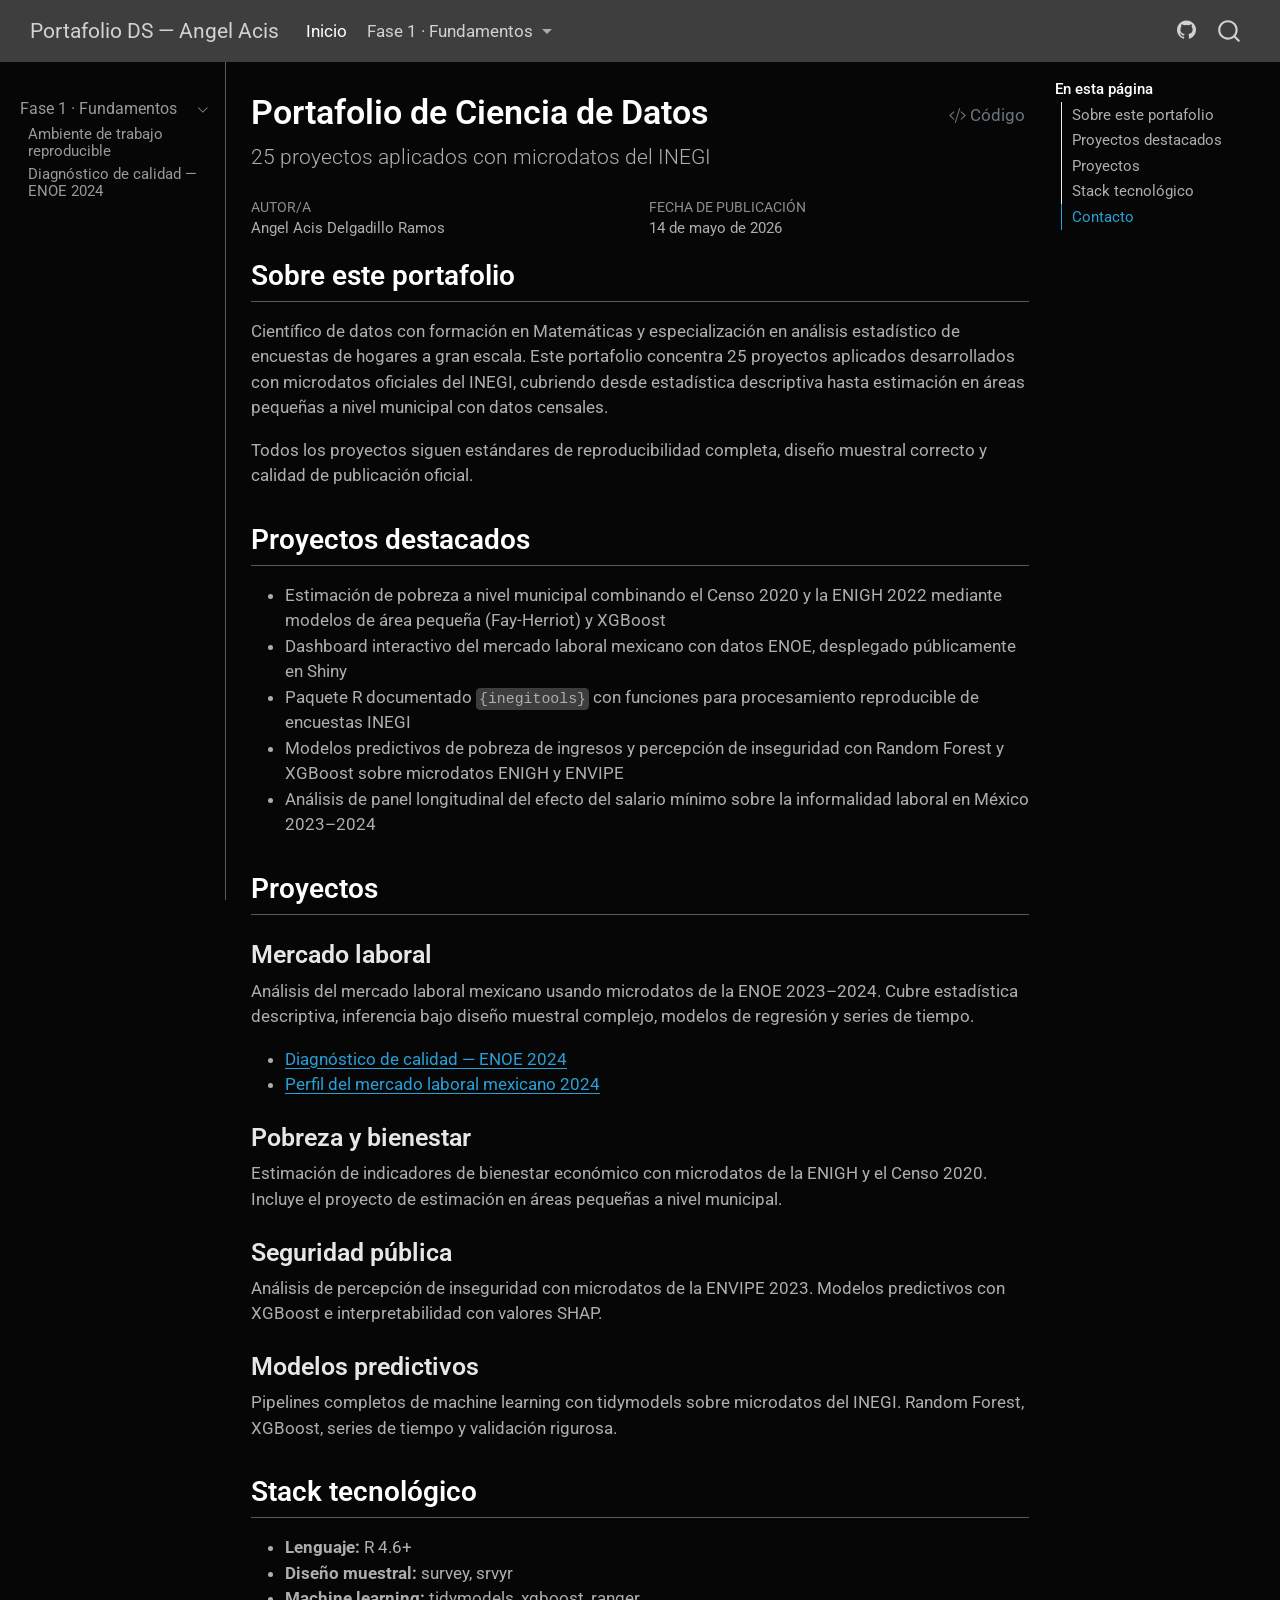
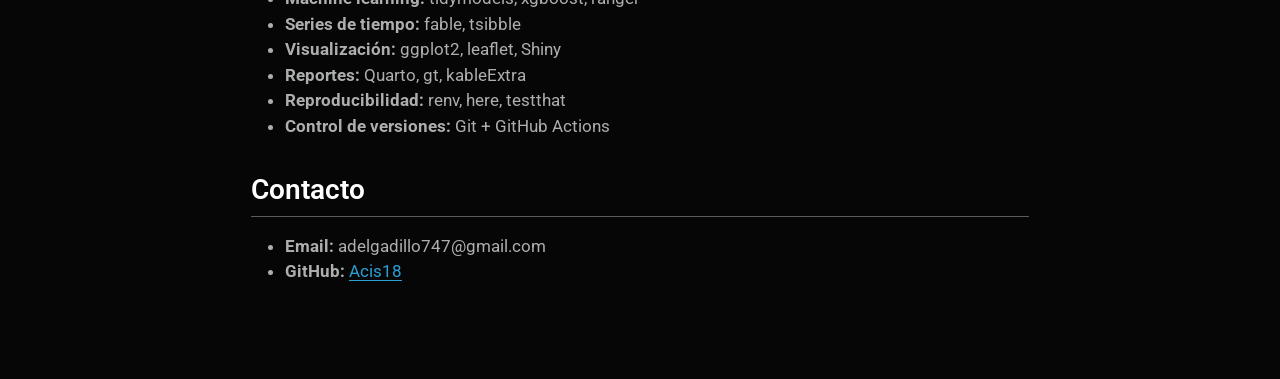
==== docs/index.html @ 551e79f7 "feat(quarto): configurar sitio Quarto con P01 y P02 migradas" ====
<!DOCTYPE html>
<html xmlns="http://www.w3.org/1999/xhtml" lang="es" xml:lang="es"><head>

<meta charset="utf-8">
<meta name="generator" content="quarto-1.9.36">

<meta name="viewport" content="width=device-width, initial-scale=1.0, user-scalable=yes">

<meta name="author" content="Angel Acis Delgadillo Ramos">

<title>Portafolio de Ciencia de Datos – Portafolio DS — Angel Acis</title>
<style>
/* Default styles provided by pandoc.
** See https://pandoc.org/MANUAL.html#variables-for-html for config info.
*/
code{white-space: pre-wrap;}
span.smallcaps{font-variant: small-caps;}
div.columns{display: flex; gap: min(4vw, 1.5em);}
div.column{flex: auto; overflow-x: auto;}
div.hanging-indent{margin-left: 1.5em; text-indent: -1.5em;}
ul.task-list{list-style: none;}
ul.task-list li input[type="checkbox"] {
  width: 0.8em;
  margin: 0 0.8em 0.2em -1em; /* quarto-specific, see https://github.com/quarto-dev/quarto-cli/issues/4556 */ 
  vertical-align: middle;
}
/* CSS for syntax highlighting */
html { -webkit-text-size-adjust: 100%; }
pre > code.sourceCode { white-space: pre; position: relative; }
pre > code.sourceCode > span { display: inline-block; line-height: 1.25; }
pre > code.sourceCode > span:empty { height: 1.2em; }
.sourceCode { overflow: visible; }
code.sourceCode > span { color: inherit; text-decoration: inherit; }
div.sourceCode { margin: 1em 0; }
pre.sourceCode { margin: 0; }
@media screen {
div.sourceCode { overflow: auto; }
}
@media print {
pre > code.sourceCode { white-space: pre-wrap; }
pre > code.sourceCode > span { text-indent: -5em; padding-left: 5em; }
}
pre.numberSource code
  { counter-reset: source-line 0; }
pre.numberSource code > span
  { position: relative; left: -4em; counter-increment: source-line; }
pre.numberSource code > span > a:first-child::before
  { content: counter(source-line);
    position: relative; left: -1em; text-align: right; vertical-align: baseline;
    border: none; display: inline-block;
    -webkit-touch-callout: none; -webkit-user-select: none;
    -khtml-user-select: none; -moz-user-select: none;
    -ms-user-select: none; user-select: none;
    padding: 0 4px; width: 4em;
  }
pre.numberSource { margin-left: 3em;  padding-left: 4px; }
div.sourceCode
  {   }
@media screen {
pre > code.sourceCode > span > a:first-child::before { text-decoration: underline; }
}
</style>


<script src="site_libs/quarto-nav/quarto-nav.js"></script>
<script src="site_libs/quarto-nav/headroom.min.js"></script>
<script src="site_libs/clipboard/clipboard.min.js"></script>
<script src="site_libs/quarto-search/autocomplete.umd.js"></script>
<script src="site_libs/quarto-search/fuse.min.js"></script>
<script src="site_libs/quarto-search/quarto-search.js"></script>
<meta name="quarto:offset" content="./">
<script src="site_libs/quarto-html/quarto.js" type="module"></script>
<script src="site_libs/quarto-html/tabsets/tabsets.js" type="module"></script>
<script src="site_libs/quarto-html/popper.min.js"></script>
<script src="site_libs/quarto-html/tippy.umd.min.js"></script>
<script src="site_libs/quarto-html/anchor.min.js"></script>
<link href="site_libs/quarto-html/tippy.css" rel="stylesheet">
<link href="site_libs/quarto-html/quarto-syntax-highlighting-dark-dbc92dda8186f57fa2e333fbb71d6a9d.css" rel="stylesheet" id="quarto-text-highlighting-styles">
<script src="site_libs/bootstrap/bootstrap.min.js"></script>
<link href="site_libs/bootstrap/bootstrap-icons.css" rel="stylesheet">
<link href="site_libs/bootstrap/bootstrap-864abb66728e3b1b37235e3c249f18d4.min.css" rel="stylesheet" append-hash="true" id="quarto-bootstrap" data-mode="dark">
<script id="quarto-search-options" type="application/json">{
  "location": "navbar",
  "copy-button": false,
  "collapse-after": 3,
  "panel-placement": "end",
  "type": "overlay",
  "limit": 50,
  "keyboard-shortcut": [
    "f",
    "/",
    "s"
  ],
  "show-item-context": false,
  "language": {
    "search-no-results-text": "No se han encontrado resultados",
    "search-matching-documents-text": "documentos encontrados",
    "search-copy-link-title": "Copiar el enlace en la búsqueda",
    "search-hide-matches-text": "Ocultar resultados adicionales",
    "search-more-match-text": "resultado adicional en este documento",
    "search-more-matches-text": "resultados adicionales en este documento",
    "search-clear-button-title": "Borrar",
    "search-text-placeholder": "",
    "search-detached-cancel-button-title": "Cancelar",
    "search-submit-button-title": "Enviar",
    "search-label": "Buscar"
  }
}</script>


</head>

<body class="nav-sidebar docked nav-fixed quarto-light">

<div id="quarto-search-results"></div>
  <header id="quarto-header" class="headroom fixed-top">
    <nav class="navbar navbar-expand-lg " data-bs-theme="dark">
      <div class="navbar-container container-fluid">
      <div class="navbar-brand-container mx-auto">
    <a class="navbar-brand" href="./index.html">
    <span class="navbar-title">Portafolio DS — Angel Acis</span>
    </a>
  </div>
            <div id="quarto-search" class="" title="Buscar"></div>
          <button class="navbar-toggler" type="button" data-bs-toggle="collapse" data-bs-target="#navbarCollapse" aria-controls="navbarCollapse" role="menu" aria-expanded="false" aria-label="Navegación de palanca" onclick="if (window.quartoToggleHeadroom) { window.quartoToggleHeadroom(); }">
  <span class="navbar-toggler-icon"></span>
</button>
          <div class="collapse navbar-collapse" id="navbarCollapse">
            <ul class="navbar-nav navbar-nav-scroll me-auto">
  <li class="nav-item">
    <a class="nav-link active" href="./index.html" aria-current="page"> 
<span class="menu-text">Inicio</span></a>
  </li>  
  <li class="nav-item dropdown ">
    <a class="nav-link dropdown-toggle" href="#" id="nav-menu-fase-1-·-fundamentos" role="link" data-bs-toggle="dropdown" aria-expanded="false">
 <span class="menu-text">Fase 1 · Fundamentos</span>
    </a>
    <ul class="dropdown-menu" aria-labelledby="nav-menu-fase-1-·-fundamentos">    
        <li>
    <a class="dropdown-item" href="./practicas/P01_ambiente/P01_ambiente.html">
 <span class="dropdown-text">P01 · Ambiente reproducible</span></a>
  </li>  
        <li>
    <a class="dropdown-item" href="./practicas/P02_diagnostico/P02_diagnostico_enoe.html">
 <span class="dropdown-text">P02 · Diagnóstico ENOE</span></a>
  </li>  
    </ul>
  </li>
</ul>
            <ul class="navbar-nav navbar-nav-scroll ms-auto">
  <li class="nav-item compact">
    <a class="nav-link" href="https://github.com/Acis18/portafolio-ds"> <i class="bi bi-github" role="img">
</i> 
<span class="menu-text"></span></a>
  </li>  
</ul>
          </div> <!-- /navcollapse -->
            <div class="quarto-navbar-tools">
</div>
      </div> <!-- /container-fluid -->
    </nav>
  <nav class="quarto-secondary-nav">
    <div class="container-fluid d-flex">
      <button type="button" class="quarto-btn-toggle btn" data-bs-toggle="collapse" role="button" data-bs-target=".quarto-sidebar-collapse-item" aria-controls="quarto-sidebar" aria-expanded="false" aria-label="Alternar barra lateral" onclick="if (window.quartoToggleHeadroom) { window.quartoToggleHeadroom(); }">
        <i class="bi bi-layout-text-sidebar-reverse"></i>
      </button>
        <nav class="quarto-page-breadcrumbs" aria-label="breadcrumb"><ol class="breadcrumb"><li class="breadcrumb-item">Portafolio de Ciencia de Datos</li></ol></nav>
        <a class="flex-grow-1" role="navigation" data-bs-toggle="collapse" data-bs-target=".quarto-sidebar-collapse-item" aria-controls="quarto-sidebar" aria-expanded="false" aria-label="Alternar barra lateral" onclick="if (window.quartoToggleHeadroom) { window.quartoToggleHeadroom(); }">      
        </a>
    </div>
  </nav>
</header>
<!-- content -->
<div id="quarto-content" class="quarto-container page-columns page-rows-contents page-layout-article page-navbar">
<!-- sidebar -->
  <nav id="quarto-sidebar" class="sidebar collapse collapse-horizontal quarto-sidebar-collapse-item sidebar-navigation docked overflow-auto">
    <div class="sidebar-menu-container"> 
    <ul class="list-unstyled mt-1">
        <li class="sidebar-item sidebar-item-section">
      <div class="sidebar-item-container"> 
            <a class="sidebar-item-text sidebar-link text-start" data-bs-toggle="collapse" data-bs-target="#quarto-sidebar-section-1" role="navigation" aria-expanded="true">
 <span class="menu-text">Fase 1 · Fundamentos</span></a>
          <a class="sidebar-item-toggle text-start" data-bs-toggle="collapse" data-bs-target="#quarto-sidebar-section-1" role="navigation" aria-expanded="true" aria-label="Alternar sección">
            <i class="bi bi-chevron-right ms-2"></i>
          </a> 
      </div>
      <ul id="quarto-sidebar-section-1" class="collapse list-unstyled sidebar-section depth1 show">  
          <li class="sidebar-item">
  <div class="sidebar-item-container"> 
  <a href="./practicas/P01_ambiente/P01_ambiente.html" class="sidebar-item-text sidebar-link">
 <span class="menu-text">Ambiente de trabajo reproducible</span></a>
  </div>
</li>
          <li class="sidebar-item">
  <div class="sidebar-item-container"> 
  <a href="./practicas/P02_diagnostico/P02_diagnostico_enoe.html" class="sidebar-item-text sidebar-link">
 <span class="menu-text">Diagnóstico de calidad — ENOE 2024</span></a>
  </div>
</li>
      </ul>
  </li>
    </ul>
    </div>
</nav>
<div id="quarto-sidebar-glass" class="quarto-sidebar-collapse-item" data-bs-toggle="collapse" data-bs-target=".quarto-sidebar-collapse-item"></div>
<!-- margin-sidebar -->
    <div id="quarto-margin-sidebar" class="sidebar margin-sidebar">
        <nav id="TOC" role="doc-toc" class="toc-active">
    <h2 id="toc-title">En esta página</h2>
   
  <ul>
  <li><a href="#sobre-este-portafolio" id="toc-sobre-este-portafolio" class="nav-link active" data-scroll-target="#sobre-este-portafolio">Sobre este portafolio</a></li>
  <li><a href="#proyectos-destacados" id="toc-proyectos-destacados" class="nav-link" data-scroll-target="#proyectos-destacados">Proyectos destacados</a></li>
  <li><a href="#proyectos" id="toc-proyectos" class="nav-link" data-scroll-target="#proyectos">Proyectos</a>
  <ul class="collapse">
  <li><a href="#mercado-laboral" id="toc-mercado-laboral" class="nav-link" data-scroll-target="#mercado-laboral">Mercado laboral</a></li>
  <li><a href="#pobreza-y-bienestar" id="toc-pobreza-y-bienestar" class="nav-link" data-scroll-target="#pobreza-y-bienestar">Pobreza y bienestar</a></li>
  <li><a href="#seguridad-pública" id="toc-seguridad-pública" class="nav-link" data-scroll-target="#seguridad-pública">Seguridad pública</a></li>
  <li><a href="#modelos-predictivos" id="toc-modelos-predictivos" class="nav-link" data-scroll-target="#modelos-predictivos">Modelos predictivos</a></li>
  </ul></li>
  <li><a href="#stack-tecnológico" id="toc-stack-tecnológico" class="nav-link" data-scroll-target="#stack-tecnológico">Stack tecnológico</a></li>
  <li><a href="#contacto" id="toc-contacto" class="nav-link" data-scroll-target="#contacto">Contacto</a></li>
  </ul>
</nav>
    </div>
<!-- main -->
<main class="content" id="quarto-document-content">

<header id="title-block-header" class="quarto-title-block default">
<div class="quarto-title">
<div class="quarto-title-block"><div><h1 class="title">Portafolio de Ciencia de Datos</h1><button type="button" class="btn code-tools-button" id="quarto-code-tools-source"><i class="bi"></i> Código</button></div></div>
<p class="subtitle lead">25 proyectos aplicados con microdatos del INEGI</p>
</div>



<div class="quarto-title-meta">

    <div>
    <div class="quarto-title-meta-heading">Autor/a</div>
    <div class="quarto-title-meta-contents">
             <p>Angel Acis Delgadillo Ramos </p>
          </div>
  </div>
    
    <div>
    <div class="quarto-title-meta-heading">Fecha de publicación</div>
    <div class="quarto-title-meta-contents">
      <p class="date">14 de mayo de 2026</p>
    </div>
  </div>
  
    
  </div>
  


</header>


<section id="sobre-este-portafolio" class="level2">
<h2 class="anchored" data-anchor-id="sobre-este-portafolio">Sobre este portafolio</h2>
<p>Científico de datos con formación en Matemáticas y especialización en análisis estadístico de encuestas de hogares a gran escala. Este portafolio concentra 25 proyectos aplicados desarrollados con microdatos oficiales del INEGI, cubriendo desde estadística descriptiva hasta estimación en áreas pequeñas a nivel municipal con datos censales.</p>
<p>Todos los proyectos siguen estándares de reproducibilidad completa, diseño muestral correcto y calidad de publicación oficial.</p>
</section>
<section id="proyectos-destacados" class="level2">
<h2 class="anchored" data-anchor-id="proyectos-destacados">Proyectos destacados</h2>
<ul>
<li>Estimación de pobreza a nivel municipal combinando el Censo 2020 y la ENIGH 2022 mediante modelos de área pequeña (Fay-Herriot) y XGBoost</li>
<li>Dashboard interactivo del mercado laboral mexicano con datos ENOE, desplegado públicamente en Shiny</li>
<li>Paquete R documentado <code>{inegitools}</code> con funciones para procesamiento reproducible de encuestas INEGI</li>
<li>Modelos predictivos de pobreza de ingresos y percepción de inseguridad con Random Forest y XGBoost sobre microdatos ENIGH y ENVIPE</li>
<li>Análisis de panel longitudinal del efecto del salario mínimo sobre la informalidad laboral en México 2023–2024</li>
</ul>
</section>
<section id="proyectos" class="level2">
<h2 class="anchored" data-anchor-id="proyectos">Proyectos</h2>
<section id="mercado-laboral" class="level3">
<h3 class="anchored" data-anchor-id="mercado-laboral">Mercado laboral</h3>
<p>Análisis del mercado laboral mexicano usando microdatos de la ENOE 2023–2024. Cubre estadística descriptiva, inferencia bajo diseño muestral complejo, modelos de regresión y series de tiempo.</p>
<ul>
<li><a href="./practicas/P02_diagnostico/P02_diagnostico_enoe.html">Diagnóstico de calidad — ENOE 2024</a></li>
<li><a href="practicas/P03_descriptiva/P03_descriptiva_enoe.qmd">Perfil del mercado laboral mexicano 2024</a></li>
</ul>
</section>
<section id="pobreza-y-bienestar" class="level3">
<h3 class="anchored" data-anchor-id="pobreza-y-bienestar">Pobreza y bienestar</h3>
<p>Estimación de indicadores de bienestar económico con microdatos de la ENIGH y el Censo 2020. Incluye el proyecto de estimación en áreas pequeñas a nivel municipal.</p>
</section>
<section id="seguridad-pública" class="level3">
<h3 class="anchored" data-anchor-id="seguridad-pública">Seguridad pública</h3>
<p>Análisis de percepción de inseguridad con microdatos de la ENVIPE 2023. Modelos predictivos con XGBoost e interpretabilidad con valores SHAP.</p>
</section>
<section id="modelos-predictivos" class="level3">
<h3 class="anchored" data-anchor-id="modelos-predictivos">Modelos predictivos</h3>
<p>Pipelines completos de machine learning con tidymodels sobre microdatos del INEGI. Random Forest, XGBoost, series de tiempo y validación rigurosa.</p>
</section>
</section>
<section id="stack-tecnológico" class="level2">
<h2 class="anchored" data-anchor-id="stack-tecnológico">Stack tecnológico</h2>
<ul>
<li><strong>Lenguaje:</strong> R 4.6+</li>
<li><strong>Diseño muestral:</strong> survey, srvyr</li>
<li><strong>Machine learning:</strong> tidymodels, xgboost, ranger</li>
<li><strong>Series de tiempo:</strong> fable, tsibble</li>
<li><strong>Visualización:</strong> ggplot2, leaflet, Shiny</li>
<li><strong>Reportes:</strong> Quarto, gt, kableExtra</li>
<li><strong>Reproducibilidad:</strong> renv, here, testthat</li>
<li><strong>Control de versiones:</strong> Git + GitHub Actions</li>
</ul>
</section>
<section id="contacto" class="level2">
<h2 class="anchored" data-anchor-id="contacto">Contacto</h2>
<ul>
<li><strong>Email:</strong> adelgadillo747@gmail.com</li>
<li><strong>GitHub:</strong> <a href="https://github.com/Acis18">Acis18</a></li>
</ul>


<!-- -->

</section>

</main> <!-- /main -->
<script id="quarto-html-after-body" type="application/javascript">
  window.document.addEventListener("DOMContentLoaded", function (event) {
    const icon = "";
    const anchorJS = new window.AnchorJS();
    anchorJS.options = {
      placement: 'right',
      icon: icon
    };
    anchorJS.add('.anchored');
    const isCodeAnnotation = (el) => {
      for (const clz of el.classList) {
        if (clz.startsWith('code-annotation-')) {                     
          return true;
        }
      }
      return false;
    }
    const onCopySuccess = function(e) {
      // button target
      const button = e.trigger;
      // don't keep focus
      button.blur();
      // flash "checked"
      button.classList.add('code-copy-button-checked');
      var currentTitle = button.getAttribute("title");
      button.setAttribute("title", "Copiado");
      let tooltip;
      if (window.bootstrap) {
        button.setAttribute("data-bs-toggle", "tooltip");
        button.setAttribute("data-bs-placement", "left");
        button.setAttribute("data-bs-title", "Copiado");
        tooltip = new bootstrap.Tooltip(button, 
          { trigger: "manual", 
            customClass: "code-copy-button-tooltip",
            offset: [0, -8]});
        tooltip.show();    
      }
      setTimeout(function() {
        if (tooltip) {
          tooltip.hide();
          button.removeAttribute("data-bs-title");
          button.removeAttribute("data-bs-toggle");
          button.removeAttribute("data-bs-placement");
        }
        button.setAttribute("title", currentTitle);
        button.classList.remove('code-copy-button-checked');
      }, 1000);
      // clear code selection
      e.clearSelection();
    }
    const getTextToCopy = function(trigger) {
      const outerScaffold = trigger.parentElement.cloneNode(true);
      const codeEl = outerScaffold.querySelector('code');
      for (const childEl of codeEl.children) {
        if (isCodeAnnotation(childEl)) {
          childEl.remove();
        }
      }
      return codeEl.innerText;
    }
    const clipboard = new window.ClipboardJS('.code-copy-button:not([data-in-quarto-modal])', {
      text: getTextToCopy
    });
    clipboard.on('success', onCopySuccess);
    if (window.document.getElementById('quarto-embedded-source-code-modal')) {
      const clipboardModal = new window.ClipboardJS('.code-copy-button[data-in-quarto-modal]', {
        text: getTextToCopy,
        container: window.document.getElementById('quarto-embedded-source-code-modal')
      });
      clipboardModal.on('success', onCopySuccess);
    }
    const viewSource = window.document.getElementById('quarto-view-source') ||
                       window.document.getElementById('quarto-code-tools-source');
    if (viewSource) {
      const sourceUrl = viewSource.getAttribute("data-quarto-source-url");
      viewSource.addEventListener("click", function(e) {
        if (sourceUrl) {
          // rstudio viewer pane
          if (/\bcapabilities=\b/.test(window.location)) {
            window.open(sourceUrl);
          } else {
            window.location.href = sourceUrl;
          }
        } else {
          const modal = new bootstrap.Modal(document.getElementById('quarto-embedded-source-code-modal'));
          modal.show();
        }
        return false;
      });
    }
    function toggleCodeHandler(show) {
      return function(e) {
        const detailsSrc = window.document.querySelectorAll(".cell > details > .sourceCode");
        for (let i=0; i<detailsSrc.length; i++) {
          const details = detailsSrc[i].parentElement;
          if (show) {
            details.open = true;
          } else {
            details.removeAttribute("open");
          }
        }
        const cellCodeDivs = window.document.querySelectorAll(".cell > .sourceCode");
        const fromCls = show ? "hidden" : "unhidden";
        const toCls = show ? "unhidden" : "hidden";
        for (let i=0; i<cellCodeDivs.length; i++) {
          const codeDiv = cellCodeDivs[i];
          if (codeDiv.classList.contains(fromCls)) {
            codeDiv.classList.remove(fromCls);
            codeDiv.classList.add(toCls);
          } 
        }
        return false;
      }
    }
    const hideAllCode = window.document.getElementById("quarto-hide-all-code");
    if (hideAllCode) {
      hideAllCode.addEventListener("click", toggleCodeHandler(false));
    }
    const showAllCode = window.document.getElementById("quarto-show-all-code");
    if (showAllCode) {
      showAllCode.addEventListener("click", toggleCodeHandler(true));
    }
      var localhostRegex = new RegExp(/^(?:http|https):\/\/localhost\:?[0-9]*\//);
      var mailtoRegex = new RegExp(/^mailto:/);
        var filterRegex = new RegExp('/' + window.location.host + '/');
      var isInternal = (href) => {
          return filterRegex.test(href) || localhostRegex.test(href) || mailtoRegex.test(href);
      }
      // Inspect non-navigation links and adorn them if external
     var links = window.document.querySelectorAll('a[href]:not(.nav-link):not(.navbar-brand):not(.toc-action):not(.sidebar-link):not(.sidebar-item-toggle):not(.pagination-link):not(.no-external):not([aria-hidden]):not(.dropdown-item):not(.quarto-navigation-tool):not(.about-link)');
      for (var i=0; i<links.length; i++) {
        const link = links[i];
        if (!isInternal(link.href)) {
          // undo the damage that might have been done by quarto-nav.js in the case of
          // links that we want to consider external
          if (link.dataset.originalHref !== undefined) {
            link.href = link.dataset.originalHref;
          }
        }
      }
    function tippyHover(el, contentFn, onTriggerFn, onUntriggerFn) {
      const config = {
        allowHTML: true,
        maxWidth: 500,
        delay: 100,
        arrow: false,
        appendTo: function(el) {
            return el.parentElement;
        },
        interactive: true,
        interactiveBorder: 10,
        theme: 'quarto',
        placement: 'bottom-start',
      };
      if (contentFn) {
        config.content = contentFn;
      }
      if (onTriggerFn) {
        config.onTrigger = onTriggerFn;
      }
      if (onUntriggerFn) {
        config.onUntrigger = onUntriggerFn;
      }
      window.tippy(el, config); 
    }
    const noterefs = window.document.querySelectorAll('a[role="doc-noteref"]');
    for (var i=0; i<noterefs.length; i++) {
      const ref = noterefs[i];
      tippyHover(ref, function() {
        // use id or data attribute instead here
        let href = ref.getAttribute('data-footnote-href') || ref.getAttribute('href');
        try { href = new URL(href).hash; } catch {}
        const id = href.replace(/^#\/?/, "");
        const note = window.document.getElementById(id);
        if (note) {
          return note.innerHTML;
        } else {
          return "";
        }
      });
    }
    const xrefs = window.document.querySelectorAll('a.quarto-xref');
    const processXRef = (id, note) => {
      // Strip column container classes
      const stripColumnClz = (el) => {
        el.classList.remove("page-full", "page-columns");
        if (el.children) {
          for (const child of el.children) {
            stripColumnClz(child);
          }
        }
      }
      stripColumnClz(note)
      if (id === null || id.startsWith('sec-')) {
        // Special case sections, only their first couple elements
        const container = document.createElement("div");
        if (note.children && note.children.length > 2) {
          container.appendChild(note.children[0].cloneNode(true));
          for (let i = 1; i < note.children.length; i++) {
            const child = note.children[i];
            if (child.tagName === "P" && child.innerText === "") {
              continue;
            } else {
              container.appendChild(child.cloneNode(true));
              break;
            }
          }
          if (window.Quarto?.typesetMath) {
            window.Quarto.typesetMath(container);
          }
          return container.innerHTML
        } else {
          if (window.Quarto?.typesetMath) {
            window.Quarto.typesetMath(note);
          }
          return note.innerHTML;
        }
      } else {
        // Remove any anchor links if they are present
        const anchorLink = note.querySelector('a.anchorjs-link');
        if (anchorLink) {
          anchorLink.remove();
        }
        if (window.Quarto?.typesetMath) {
          window.Quarto.typesetMath(note);
        }
        if (note.classList.contains("callout")) {
          return note.outerHTML;
        } else {
          return note.innerHTML;
        }
      }
    }
    for (var i=0; i<xrefs.length; i++) {
      const xref = xrefs[i];
      tippyHover(xref, undefined, function(instance) {
        instance.disable();
        let url = xref.getAttribute('href');
        let hash = undefined; 
        if (url.startsWith('#')) {
          hash = url;
        } else {
          try { hash = new URL(url).hash; } catch {}
        }
        if (hash) {
          const id = hash.replace(/^#\/?/, "");
          const note = window.document.getElementById(id);
          if (note !== null) {
            try {
              const html = processXRef(id, note.cloneNode(true));
              instance.setContent(html);
            } finally {
              instance.enable();
              instance.show();
            }
          } else {
            // See if we can fetch this
            fetch(url.split('#')[0])
            .then(res => res.text())
            .then(html => {
              const parser = new DOMParser();
              const htmlDoc = parser.parseFromString(html, "text/html");
              const note = htmlDoc.getElementById(id);
              if (note !== null) {
                const html = processXRef(id, note);
                instance.setContent(html);
              } 
            }).finally(() => {
              instance.enable();
              instance.show();
            });
          }
        } else {
          // See if we can fetch a full url (with no hash to target)
          // This is a special case and we should probably do some content thinning / targeting
          fetch(url)
          .then(res => res.text())
          .then(html => {
            const parser = new DOMParser();
            const htmlDoc = parser.parseFromString(html, "text/html");
            const note = htmlDoc.querySelector('main.content');
            if (note !== null) {
              // This should only happen for chapter cross references
              // (since there is no id in the URL)
              // remove the first header
              if (note.children.length > 0 && note.children[0].tagName === "HEADER") {
                note.children[0].remove();
              }
              const html = processXRef(null, note);
              instance.setContent(html);
            } 
          }).finally(() => {
            instance.enable();
            instance.show();
          });
        }
      }, function(instance) {
      });
    }
        let selectedAnnoteEl;
        const selectorForAnnotation = ( cell, annotation) => {
          let cellAttr = 'data-code-cell="' + cell + '"';
          let lineAttr = 'data-code-annotation="' +  annotation + '"';
          const selector = 'span[' + cellAttr + '][' + lineAttr + ']';
          return selector;
        }
        const selectCodeLines = (annoteEl) => {
          const doc = window.document;
          const targetCell = annoteEl.getAttribute("data-target-cell");
          const targetAnnotation = annoteEl.getAttribute("data-target-annotation");
          const annoteSpan = window.document.querySelector(selectorForAnnotation(targetCell, targetAnnotation));
          const lines = annoteSpan.getAttribute("data-code-lines").split(",");
          const lineIds = lines.map((line) => {
            return targetCell + "-" + line;
          })
          let top = null;
          let height = null;
          let parent = null;
          if (lineIds.length > 0) {
              //compute the position of the single el (top and bottom and make a div)
              const el = window.document.getElementById(lineIds[0]);
              top = el.offsetTop;
              height = el.offsetHeight;
              parent = el.parentElement.parentElement;
            if (lineIds.length > 1) {
              const lastEl = window.document.getElementById(lineIds[lineIds.length - 1]);
              const bottom = lastEl.offsetTop + lastEl.offsetHeight;
              height = bottom - top;
            }
            if (top !== null && height !== null && parent !== null) {
              // cook up a div (if necessary) and position it 
              let div = window.document.getElementById("code-annotation-line-highlight");
              if (div === null) {
                div = window.document.createElement("div");
                div.setAttribute("id", "code-annotation-line-highlight");
                div.style.position = 'absolute';
                parent.appendChild(div);
              }
              div.style.top = top - 2 + "px";
              div.style.height = height + 4 + "px";
              div.style.left = 0;
              let gutterDiv = window.document.getElementById("code-annotation-line-highlight-gutter");
              if (gutterDiv === null) {
                gutterDiv = window.document.createElement("div");
                gutterDiv.setAttribute("id", "code-annotation-line-highlight-gutter");
                gutterDiv.style.position = 'absolute';
                const codeCell = window.document.getElementById(targetCell);
                const gutter = codeCell.querySelector('.code-annotation-gutter');
                gutter.appendChild(gutterDiv);
              }
              gutterDiv.style.top = top - 2 + "px";
              gutterDiv.style.height = height + 4 + "px";
            }
            selectedAnnoteEl = annoteEl;
          }
        };
        const unselectCodeLines = () => {
          const elementsIds = ["code-annotation-line-highlight", "code-annotation-line-highlight-gutter"];
          elementsIds.forEach((elId) => {
            const div = window.document.getElementById(elId);
            if (div) {
              div.remove();
            }
          });
          selectedAnnoteEl = undefined;
        };
          // Handle positioning of the toggle
      window.addEventListener(
        "resize",
        throttle(() => {
          elRect = undefined;
          if (selectedAnnoteEl) {
            selectCodeLines(selectedAnnoteEl);
          }
        }, 10)
      );
      function throttle(fn, ms) {
      let throttle = false;
      let timer;
        return (...args) => {
          if(!throttle) { // first call gets through
              fn.apply(this, args);
              throttle = true;
          } else { // all the others get throttled
              if(timer) clearTimeout(timer); // cancel #2
              timer = setTimeout(() => {
                fn.apply(this, args);
                timer = throttle = false;
              }, ms);
          }
        };
      }
        // Attach click handler to the DT
        const annoteDls = window.document.querySelectorAll('dt[data-target-cell]');
        for (const annoteDlNode of annoteDls) {
          annoteDlNode.addEventListener('click', (event) => {
            const clickedEl = event.target;
            if (clickedEl !== selectedAnnoteEl) {
              unselectCodeLines();
              const activeEl = window.document.querySelector('dt[data-target-cell].code-annotation-active');
              if (activeEl) {
                activeEl.classList.remove('code-annotation-active');
              }
              selectCodeLines(clickedEl);
              clickedEl.classList.add('code-annotation-active');
            } else {
              // Unselect the line
              unselectCodeLines();
              clickedEl.classList.remove('code-annotation-active');
            }
          });
        }
    const findCites = (el) => {
      const parentEl = el.parentElement;
      if (parentEl) {
        const cites = parentEl.dataset.cites;
        if (cites) {
          return {
            el,
            cites: cites.split(' ')
          };
        } else {
          return findCites(el.parentElement)
        }
      } else {
        return undefined;
      }
    };
    var bibliorefs = window.document.querySelectorAll('a[role="doc-biblioref"]');
    for (var i=0; i<bibliorefs.length; i++) {
      const ref = bibliorefs[i];
      const citeInfo = findCites(ref);
      if (citeInfo) {
        tippyHover(citeInfo.el, function() {
          var popup = window.document.createElement('div');
          citeInfo.cites.forEach(function(cite) {
            var citeDiv = window.document.createElement('div');
            citeDiv.classList.add('hanging-indent');
            citeDiv.classList.add('csl-entry');
            var biblioDiv = window.document.getElementById('ref-' + cite);
            if (biblioDiv) {
              citeDiv.innerHTML = biblioDiv.innerHTML;
            }
            popup.appendChild(citeDiv);
          });
          return popup.innerHTML;
        });
      }
    }
  });
  </script><div class="modal fade" id="quarto-embedded-source-code-modal" tabindex="-1" aria-labelledby="quarto-embedded-source-code-modal-label" aria-hidden="true"><div class="modal-dialog modal-dialog-scrollable"><div class="modal-content"><div class="modal-header"><h5 class="modal-title" id="quarto-embedded-source-code-modal-label">Ejecutar el código</h5><button class="btn-close" data-bs-dismiss="modal"></button></div><div class="modal-body"><div class="">
<div class="code-copy-outer-scaffold"><div class="sourceCode" id="cb1" data-shortcodes="false"><pre class="sourceCode markdown code-with-copy"><code class="sourceCode markdown"><span id="cb1-1"><a href="#cb1-1" aria-hidden="true" tabindex="-1"></a><span class="co">---</span></span>
<span id="cb1-2"><a href="#cb1-2" aria-hidden="true" tabindex="-1"></a><span class="an">title:</span><span class="co"> "Portafolio de Ciencia de Datos"</span></span>
<span id="cb1-3"><a href="#cb1-3" aria-hidden="true" tabindex="-1"></a><span class="an">subtitle:</span><span class="co"> "25 proyectos aplicados con microdatos del INEGI"</span></span>
<span id="cb1-4"><a href="#cb1-4" aria-hidden="true" tabindex="-1"></a><span class="an">author:</span><span class="co"> "Angel Acis Delgadillo Ramos"</span></span>
<span id="cb1-5"><a href="#cb1-5" aria-hidden="true" tabindex="-1"></a><span class="an">date:</span><span class="co"> today</span></span>
<span id="cb1-6"><a href="#cb1-6" aria-hidden="true" tabindex="-1"></a><span class="co">---</span></span>
<span id="cb1-7"><a href="#cb1-7" aria-hidden="true" tabindex="-1"></a></span>
<span id="cb1-8"><a href="#cb1-8" aria-hidden="true" tabindex="-1"></a><span class="fu">## Sobre este portafolio</span></span>
<span id="cb1-9"><a href="#cb1-9" aria-hidden="true" tabindex="-1"></a></span>
<span id="cb1-10"><a href="#cb1-10" aria-hidden="true" tabindex="-1"></a>Científico de datos con formación en Matemáticas y especialización en análisis</span>
<span id="cb1-11"><a href="#cb1-11" aria-hidden="true" tabindex="-1"></a>estadístico de encuestas de hogares a gran escala. Este portafolio concentra</span>
<span id="cb1-12"><a href="#cb1-12" aria-hidden="true" tabindex="-1"></a>25 proyectos aplicados desarrollados con microdatos oficiales del INEGI,</span>
<span id="cb1-13"><a href="#cb1-13" aria-hidden="true" tabindex="-1"></a>cubriendo desde estadística descriptiva hasta estimación en áreas pequeñas</span>
<span id="cb1-14"><a href="#cb1-14" aria-hidden="true" tabindex="-1"></a>a nivel municipal con datos censales.</span>
<span id="cb1-15"><a href="#cb1-15" aria-hidden="true" tabindex="-1"></a></span>
<span id="cb1-16"><a href="#cb1-16" aria-hidden="true" tabindex="-1"></a>Todos los proyectos siguen estándares de reproducibilidad completa, diseño</span>
<span id="cb1-17"><a href="#cb1-17" aria-hidden="true" tabindex="-1"></a>muestral correcto y calidad de publicación oficial.</span>
<span id="cb1-18"><a href="#cb1-18" aria-hidden="true" tabindex="-1"></a></span>
<span id="cb1-19"><a href="#cb1-19" aria-hidden="true" tabindex="-1"></a><span class="fu">## Proyectos destacados</span></span>
<span id="cb1-20"><a href="#cb1-20" aria-hidden="true" tabindex="-1"></a></span>
<span id="cb1-21"><a href="#cb1-21" aria-hidden="true" tabindex="-1"></a><span class="ss">- </span>Estimación de pobreza a nivel municipal combinando el Censo 2020 y la</span>
<span id="cb1-22"><a href="#cb1-22" aria-hidden="true" tabindex="-1"></a>  ENIGH 2022 mediante modelos de área pequeña (Fay-Herriot) y XGBoost</span>
<span id="cb1-23"><a href="#cb1-23" aria-hidden="true" tabindex="-1"></a><span class="ss">- </span>Dashboard interactivo del mercado laboral mexicano con datos ENOE,</span>
<span id="cb1-24"><a href="#cb1-24" aria-hidden="true" tabindex="-1"></a>  desplegado públicamente en Shiny</span>
<span id="cb1-25"><a href="#cb1-25" aria-hidden="true" tabindex="-1"></a><span class="ss">- </span>Paquete R documentado <span class="in">`{inegitools}`</span> con funciones para procesamiento</span>
<span id="cb1-26"><a href="#cb1-26" aria-hidden="true" tabindex="-1"></a>  reproducible de encuestas INEGI</span>
<span id="cb1-27"><a href="#cb1-27" aria-hidden="true" tabindex="-1"></a><span class="ss">- </span>Modelos predictivos de pobreza de ingresos y percepción de inseguridad</span>
<span id="cb1-28"><a href="#cb1-28" aria-hidden="true" tabindex="-1"></a>  con Random Forest y XGBoost sobre microdatos ENIGH y ENVIPE</span>
<span id="cb1-29"><a href="#cb1-29" aria-hidden="true" tabindex="-1"></a><span class="ss">- </span>Análisis de panel longitudinal del efecto del salario mínimo sobre la</span>
<span id="cb1-30"><a href="#cb1-30" aria-hidden="true" tabindex="-1"></a>  informalidad laboral en México 2023–2024</span>
<span id="cb1-31"><a href="#cb1-31" aria-hidden="true" tabindex="-1"></a></span>
<span id="cb1-32"><a href="#cb1-32" aria-hidden="true" tabindex="-1"></a><span class="fu">## Proyectos</span></span>
<span id="cb1-33"><a href="#cb1-33" aria-hidden="true" tabindex="-1"></a></span>
<span id="cb1-34"><a href="#cb1-34" aria-hidden="true" tabindex="-1"></a><span class="fu">### Mercado laboral</span></span>
<span id="cb1-35"><a href="#cb1-35" aria-hidden="true" tabindex="-1"></a></span>
<span id="cb1-36"><a href="#cb1-36" aria-hidden="true" tabindex="-1"></a>Análisis del mercado laboral mexicano usando microdatos de la ENOE 2023–2024.</span>
<span id="cb1-37"><a href="#cb1-37" aria-hidden="true" tabindex="-1"></a>Cubre estadística descriptiva, inferencia bajo diseño muestral complejo,</span>
<span id="cb1-38"><a href="#cb1-38" aria-hidden="true" tabindex="-1"></a>modelos de regresión y series de tiempo.</span>
<span id="cb1-39"><a href="#cb1-39" aria-hidden="true" tabindex="-1"></a></span>
<span id="cb1-40"><a href="#cb1-40" aria-hidden="true" tabindex="-1"></a><span class="ss">- </span><span class="co">[</span><span class="ot">Diagnóstico de calidad — ENOE 2024</span><span class="co">](practicas/P02_diagnostico/P02_diagnostico_enoe.qmd)</span></span>
<span id="cb1-41"><a href="#cb1-41" aria-hidden="true" tabindex="-1"></a><span class="ss">- </span><span class="co">[</span><span class="ot">Perfil del mercado laboral mexicano 2024</span><span class="co">](practicas/P03_descriptiva/P03_descriptiva_enoe.qmd)</span></span>
<span id="cb1-42"><a href="#cb1-42" aria-hidden="true" tabindex="-1"></a></span>
<span id="cb1-43"><a href="#cb1-43" aria-hidden="true" tabindex="-1"></a><span class="fu">### Pobreza y bienestar</span></span>
<span id="cb1-44"><a href="#cb1-44" aria-hidden="true" tabindex="-1"></a></span>
<span id="cb1-45"><a href="#cb1-45" aria-hidden="true" tabindex="-1"></a>Estimación de indicadores de bienestar económico con microdatos de la ENIGH</span>
<span id="cb1-46"><a href="#cb1-46" aria-hidden="true" tabindex="-1"></a>y el Censo 2020. Incluye el proyecto de estimación en áreas pequeñas a nivel</span>
<span id="cb1-47"><a href="#cb1-47" aria-hidden="true" tabindex="-1"></a>municipal.</span>
<span id="cb1-48"><a href="#cb1-48" aria-hidden="true" tabindex="-1"></a></span>
<span id="cb1-49"><a href="#cb1-49" aria-hidden="true" tabindex="-1"></a><span class="fu">### Seguridad pública</span></span>
<span id="cb1-50"><a href="#cb1-50" aria-hidden="true" tabindex="-1"></a></span>
<span id="cb1-51"><a href="#cb1-51" aria-hidden="true" tabindex="-1"></a>Análisis de percepción de inseguridad con microdatos de la ENVIPE 2023.</span>
<span id="cb1-52"><a href="#cb1-52" aria-hidden="true" tabindex="-1"></a>Modelos predictivos con XGBoost e interpretabilidad con valores SHAP.</span>
<span id="cb1-53"><a href="#cb1-53" aria-hidden="true" tabindex="-1"></a></span>
<span id="cb1-54"><a href="#cb1-54" aria-hidden="true" tabindex="-1"></a><span class="fu">### Modelos predictivos</span></span>
<span id="cb1-55"><a href="#cb1-55" aria-hidden="true" tabindex="-1"></a></span>
<span id="cb1-56"><a href="#cb1-56" aria-hidden="true" tabindex="-1"></a>Pipelines completos de machine learning con tidymodels sobre microdatos</span>
<span id="cb1-57"><a href="#cb1-57" aria-hidden="true" tabindex="-1"></a>del INEGI. Random Forest, XGBoost, series de tiempo y validación rigurosa.</span>
<span id="cb1-58"><a href="#cb1-58" aria-hidden="true" tabindex="-1"></a></span>
<span id="cb1-59"><a href="#cb1-59" aria-hidden="true" tabindex="-1"></a><span class="fu">## Stack tecnológico</span></span>
<span id="cb1-60"><a href="#cb1-60" aria-hidden="true" tabindex="-1"></a></span>
<span id="cb1-61"><a href="#cb1-61" aria-hidden="true" tabindex="-1"></a><span class="ss">- </span>**Lenguaje:** R 4.6+</span>
<span id="cb1-62"><a href="#cb1-62" aria-hidden="true" tabindex="-1"></a><span class="ss">- </span>**Diseño muestral:** survey, srvyr</span>
<span id="cb1-63"><a href="#cb1-63" aria-hidden="true" tabindex="-1"></a><span class="ss">- </span>**Machine learning:** tidymodels, xgboost, ranger</span>
<span id="cb1-64"><a href="#cb1-64" aria-hidden="true" tabindex="-1"></a><span class="ss">- </span>**Series de tiempo:** fable, tsibble</span>
<span id="cb1-65"><a href="#cb1-65" aria-hidden="true" tabindex="-1"></a><span class="ss">- </span>**Visualización:** ggplot2, leaflet, Shiny</span>
<span id="cb1-66"><a href="#cb1-66" aria-hidden="true" tabindex="-1"></a><span class="ss">- </span>**Reportes:** Quarto, gt, kableExtra</span>
<span id="cb1-67"><a href="#cb1-67" aria-hidden="true" tabindex="-1"></a><span class="ss">- </span>**Reproducibilidad:** renv, here, testthat</span>
<span id="cb1-68"><a href="#cb1-68" aria-hidden="true" tabindex="-1"></a><span class="ss">- </span>**Control de versiones:** Git + GitHub Actions</span>
<span id="cb1-69"><a href="#cb1-69" aria-hidden="true" tabindex="-1"></a></span>
<span id="cb1-70"><a href="#cb1-70" aria-hidden="true" tabindex="-1"></a><span class="fu">## Contacto</span></span>
<span id="cb1-71"><a href="#cb1-71" aria-hidden="true" tabindex="-1"></a></span>
<span id="cb1-72"><a href="#cb1-72" aria-hidden="true" tabindex="-1"></a><span class="ss">- </span>**Email:** adelgadillo747@gmail.com</span>
<span id="cb1-73"><a href="#cb1-73" aria-hidden="true" tabindex="-1"></a><span class="ss">- </span>**GitHub:** <span class="co">[</span><span class="ot">Acis18</span><span class="co">](https://github.com/Acis18)</span></span></code></pre></div><button title="Copiar al portapapeles" class="code-copy-button" data-in-quarto-modal=""><i class="bi"></i></button></div>
</div></div></div></div></div>
</div> <!-- /content -->




</body></html>
---- docs/site_libs/quarto-html/tippy.css ----
.tippy-box[data-animation=fade][data-state=hidden]{opacity:0}[data-tippy-root]{max-width:calc(100vw - 10px)}.tippy-box{position:relative;background-color:#333;color:#fff;border-radius:4px;font-size:14px;line-height:1.4;white-space:normal;outline:0;transition-property:transform,visibility,opacity}.tippy-box[data-placement^=top]>.tippy-arrow{bottom:0}.tippy-box[data-placement^=top]>.tippy-arrow:before{bottom:-7px;left:0;border-width:8px 8px 0;border-top-color:initial;transform-origin:center top}.tippy-box[data-placement^=bottom]>.tippy-arrow{top:0}.tippy-box[data-placement^=bottom]>.tippy-arrow:before{top:-7px;left:0;border-width:0 8px 8px;border-bottom-color:initial;transform-origin:center bottom}.tippy-box[data-placement^=left]>.tippy-arrow{right:0}.tippy-box[data-placement^=left]>.tippy-arrow:before{border-width:8px 0 8px 8px;border-left-color:initial;right:-7px;transform-origin:center left}.tippy-box[data-placement^=right]>.tippy-arrow{left:0}.tippy-box[data-placement^=right]>.tippy-arrow:before{left:-7px;border-width:8px 8px 8px 0;border-right-color:initial;transform-origin:center right}.tippy-box[data-inertia][data-state=visible]{transition-timing-function:cubic-bezier(.54,1.5,.38,1.11)}.tippy-arrow{width:16px;height:16px;color:#333}.tippy-arrow:before{content:"";position:absolute;border-color:transparent;border-style:solid}.tippy-content{position:relative;padding:5px 9px;z-index:1}
---- docs/site_libs/quarto-html/quarto-syntax-highlighting-dark-dbc92dda8186f57fa2e333fbb71d6a9d.css ----
/* quarto syntax highlight colors */
:root {
  --quarto-hl-al-color: #ff5555;
  --quarto-hl-an-color: #6a737d;
  --quarto-hl-at-color: #f97583;
  --quarto-hl-bn-color: #79b8ff;
  --quarto-hl-bu-color: #f97583;
  --quarto-hl-ch-color: #9ecbff;
  --quarto-hl-co-color: #6a737d;
  --quarto-hl-cv-color: #6a737d;
  --quarto-hl-cn-color: #79b8ff;
  --quarto-hl-cf-color: #f97583;
  --quarto-hl-dt-color: #f97583;
  --quarto-hl-dv-color: #79b8ff;
  --quarto-hl-do-color: #6a737d;
  --quarto-hl-er-color: #ff5555;
  --quarto-hl-ex-color: #f97583;
  --quarto-hl-fl-color: #79b8ff;
  --quarto-hl-fu-color: #b392f0;
  --quarto-hl-im-color: #9ecbff;
  --quarto-hl-in-color: #6a737d;
  --quarto-hl-kw-color: #f97583;
  --quarto-hl-op-color: #e1e4e8;
  --quarto-hl-pp-color: #f97583;
  --quarto-hl-re-color: #6a737d;
  --quarto-hl-sc-color: #79b8ff;
  --quarto-hl-ss-color: #9ecbff;
  --quarto-hl-st-color: #9ecbff;
  --quarto-hl-va-color: #ffab70;
  --quarto-hl-vs-color: #9ecbff;
  --quarto-hl-wa-color: #ff5555;
}

/* other quarto variables */
:root {
  --quarto-font-monospace: SFMono-Regular, Menlo, Monaco, Consolas, "Liberation Mono", "Courier New", monospace;
}

/* syntax highlight based on Pandoc's rules */
pre > code.sourceCode > span {
  color: #e1e4e8;
}

code.sourceCode > span {
  color: #e1e4e8;
}

div.sourceCode,
div.sourceCode pre.sourceCode {
  color: #e1e4e8;
}

/* Normal */
code span {
  color: #e1e4e8;
}

/* Alert */
code span.al {
  font-weight: bold;
  color: #ff5555;
}

/* Annotation */
code span.an {
  color: #6a737d;
}

/* Attribute */
code span.at {
  color: #f97583;
}

/* BaseN */
code span.bn {
  color: #79b8ff;
}

/* BuiltIn */
code span.bu {
  color: #f97583;
}

/* ControlFlow */
code span.cf {
  color: #f97583;
}

/* Char */
code span.ch {
  color: #9ecbff;
}

/* Constant */
code span.cn {
  color: #79b8ff;
}

/* Comment */
code span.co {
  color: #6a737d;
}

/* CommentVar */
code span.cv {
  color: #6a737d;
}

/* Documentation */
code span.do {
  color: #6a737d;
}

/* DataType */
code span.dt {
  color: #f97583;
}

/* DecVal */
code span.dv {
  color: #79b8ff;
}

/* Error */
code span.er {
  color: #ff5555;
  text-decoration: underline;
}

/* Extension */
code span.ex {
  font-weight: bold;
  color: #f97583;
}

/* Float */
code span.fl {
  color: #79b8ff;
}

/* Function */
code span.fu {
  color: #b392f0;
}

/* Import */
code span.im {
  color: #9ecbff;
}

/* Information */
code span.in {
  color: #6a737d;
}

/* Keyword */
code span.kw {
  color: #f97583;
}

/* Operator */
code span.op {
  color: #e1e4e8;
}

/* Preprocessor */
code span.pp {
  color: #f97583;
}

/* RegionMarker */
code span.re {
  color: #6a737d;
}

/* SpecialChar */
code span.sc {
  color: #79b8ff;
}

/* SpecialString */
code span.ss {
  color: #9ecbff;
}

/* String */
code span.st {
  color: #9ecbff;
}

/* Variable */
code span.va {
  color: #ffab70;
}

/* VerbatimString */
code span.vs {
  color: #9ecbff;
}

/* Warning */
code span.wa {
  color: #ff5555;
}

.prevent-inlining {
  content: "</";
}

/*# sourceMappingURL=5b44f16740065ab3ac5bade16adfc271.css.map */
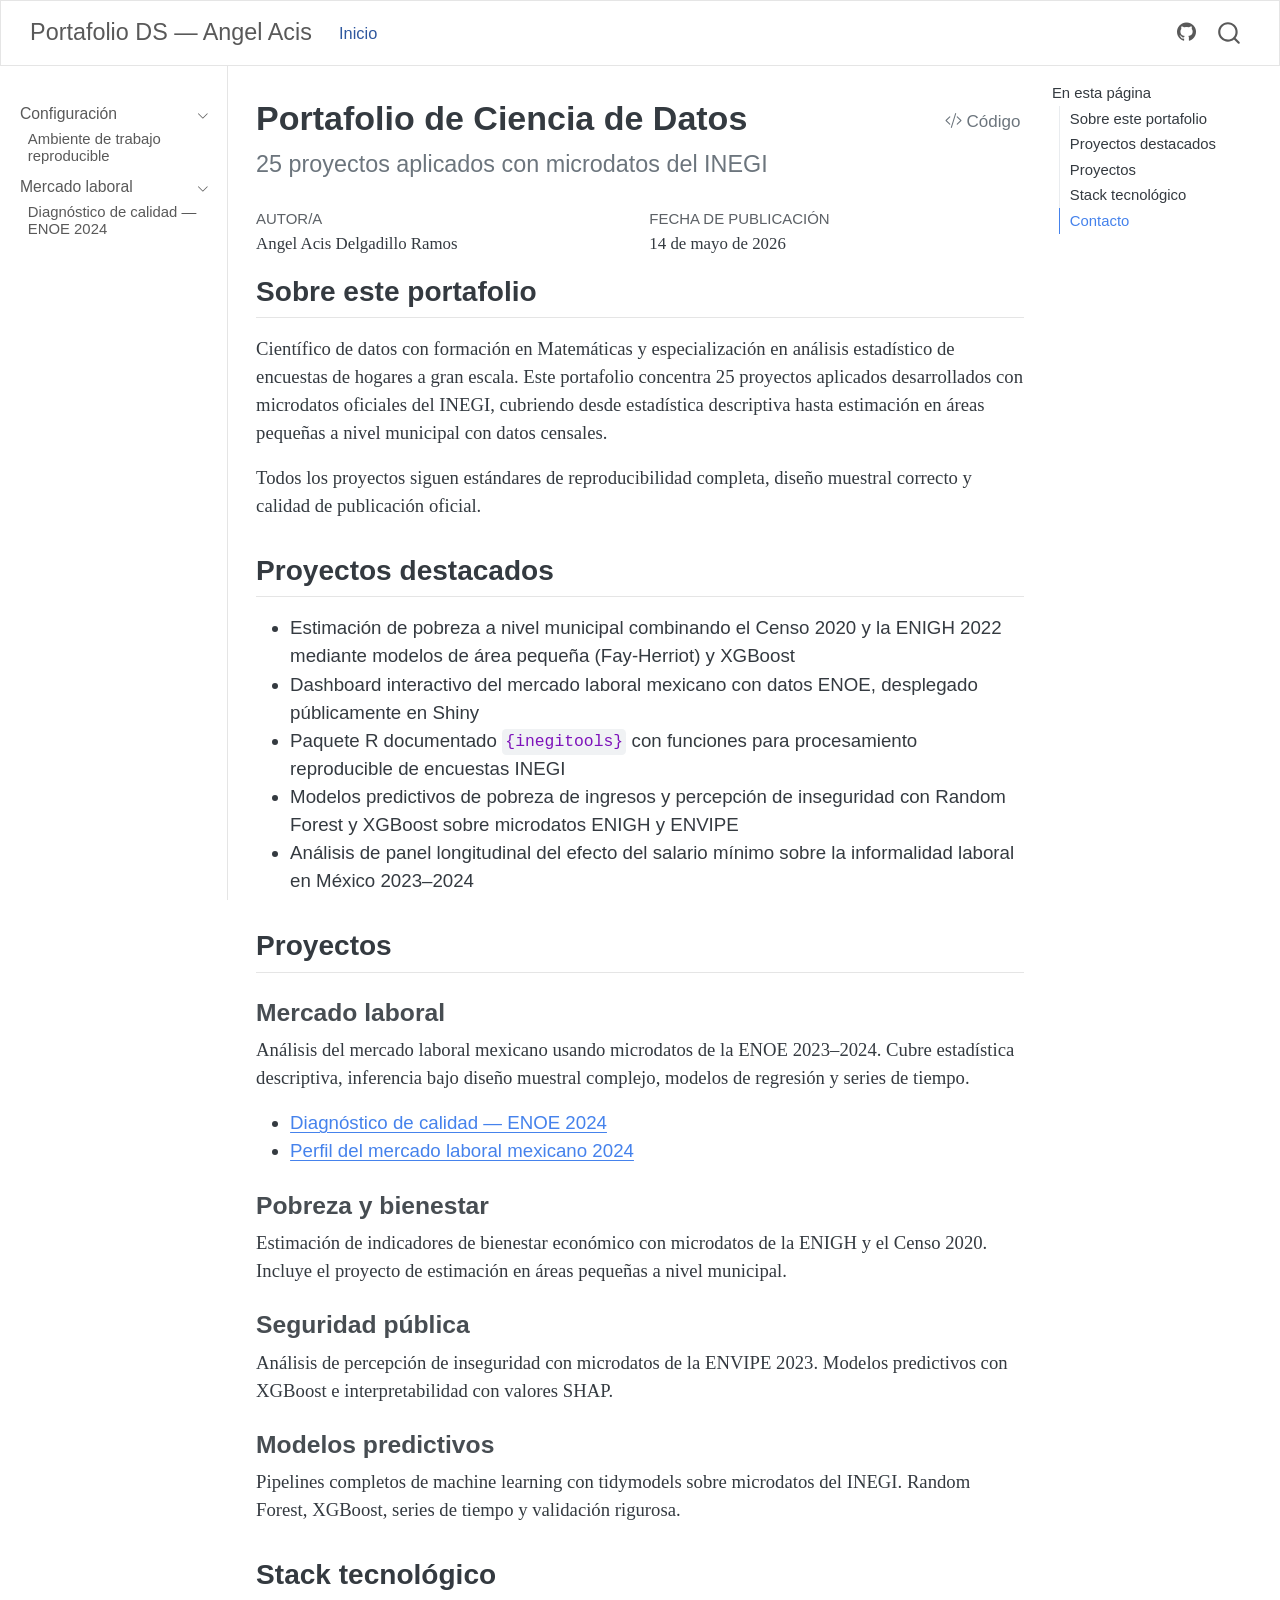
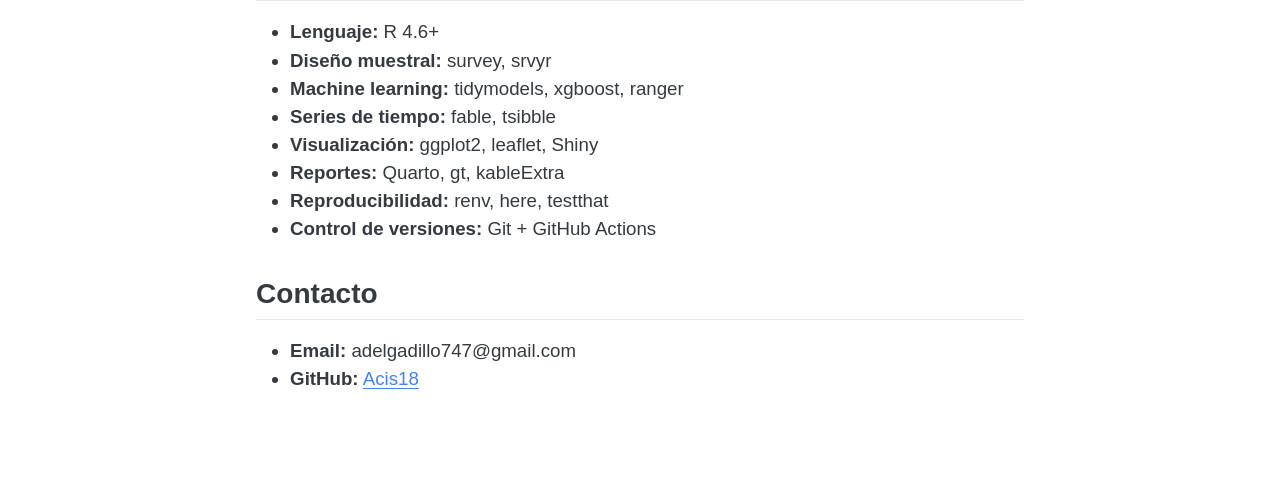
==== commit 53e4f2b3: "feat(quarto): aplicar tema litera y simplificar navbar" ====
--- a/docs/index.html
+++ b/docs/index.html
@@ -75,10 +75,10 @@
 <script src="site_libs/quarto-html/tippy.umd.min.js"></script>
 <script src="site_libs/quarto-html/anchor.min.js"></script>
 <link href="site_libs/quarto-html/tippy.css" rel="stylesheet">
-<link href="site_libs/quarto-html/quarto-syntax-highlighting-dark-dbc92dda8186f57fa2e333fbb71d6a9d.css" rel="stylesheet" id="quarto-text-highlighting-styles">
+<link href="site_libs/quarto-html/quarto-syntax-highlighting-a06763021a52c43c40a351ac8b799b8f.css" rel="stylesheet" id="quarto-text-highlighting-styles">
 <script src="site_libs/bootstrap/bootstrap.min.js"></script>
 <link href="site_libs/bootstrap/bootstrap-icons.css" rel="stylesheet">
-<link href="site_libs/bootstrap/bootstrap-864abb66728e3b1b37235e3c249f18d4.min.css" rel="stylesheet" append-hash="true" id="quarto-bootstrap" data-mode="dark">
+<link href="site_libs/bootstrap/bootstrap-6d0d712633c9a365a676b13cf4f287f0.min.css" rel="stylesheet" append-hash="true" id="quarto-bootstrap" data-mode="light">
 <script id="quarto-search-options" type="application/json">{
   "location": "navbar",
   "copy-button": false,
@@ -131,21 +131,6 @@
     <a class="nav-link active" href="./index.html" aria-current="page"> 
 <span class="menu-text">Inicio</span></a>
   </li>  
-  <li class="nav-item dropdown ">
-    <a class="nav-link dropdown-toggle" href="#" id="nav-menu-fase-1-·-fundamentos" role="link" data-bs-toggle="dropdown" aria-expanded="false">
- <span class="menu-text">Fase 1 · Fundamentos</span>
-    </a>
-    <ul class="dropdown-menu" aria-labelledby="nav-menu-fase-1-·-fundamentos">    
-        <li>
-    <a class="dropdown-item" href="./practicas/P01_ambiente/P01_ambiente.html">
- <span class="dropdown-text">P01 · Ambiente reproducible</span></a>
-  </li>  
-        <li>
-    <a class="dropdown-item" href="./practicas/P02_diagnostico/P02_diagnostico_enoe.html">
- <span class="dropdown-text">P02 · Diagnóstico ENOE</span></a>
-  </li>  
-    </ul>
-  </li>
 </ul>
             <ul class="navbar-nav navbar-nav-scroll ms-auto">
   <li class="nav-item compact">
@@ -179,7 +164,7 @@
         <li class="sidebar-item sidebar-item-section">
       <div class="sidebar-item-container"> 
             <a class="sidebar-item-text sidebar-link text-start" data-bs-toggle="collapse" data-bs-target="#quarto-sidebar-section-1" role="navigation" aria-expanded="true">
- <span class="menu-text">Fase 1 · Fundamentos</span></a>
+ <span class="menu-text">Configuración</span></a>
           <a class="sidebar-item-toggle text-start" data-bs-toggle="collapse" data-bs-target="#quarto-sidebar-section-1" role="navigation" aria-expanded="true" aria-label="Alternar sección">
             <i class="bi bi-chevron-right ms-2"></i>
           </a> 
@@ -191,6 +176,17 @@
  <span class="menu-text">Ambiente de trabajo reproducible</span></a>
   </div>
 </li>
+      </ul>
+  </li>
+        <li class="sidebar-item sidebar-item-section">
+      <div class="sidebar-item-container"> 
+            <a class="sidebar-item-text sidebar-link text-start" data-bs-toggle="collapse" data-bs-target="#quarto-sidebar-section-2" role="navigation" aria-expanded="true">
+ <span class="menu-text">Mercado laboral</span></a>
+          <a class="sidebar-item-toggle text-start" data-bs-toggle="collapse" data-bs-target="#quarto-sidebar-section-2" role="navigation" aria-expanded="true" aria-label="Alternar sección">
+            <i class="bi bi-chevron-right ms-2"></i>
+          </a> 
+      </div>
+      <ul id="quarto-sidebar-section-2" class="collapse list-unstyled sidebar-section depth1 show">  
           <li class="sidebar-item">
   <div class="sidebar-item-container"> 
   <a href="./practicas/P02_diagnostico/P02_diagnostico_enoe.html" class="sidebar-item-text sidebar-link">
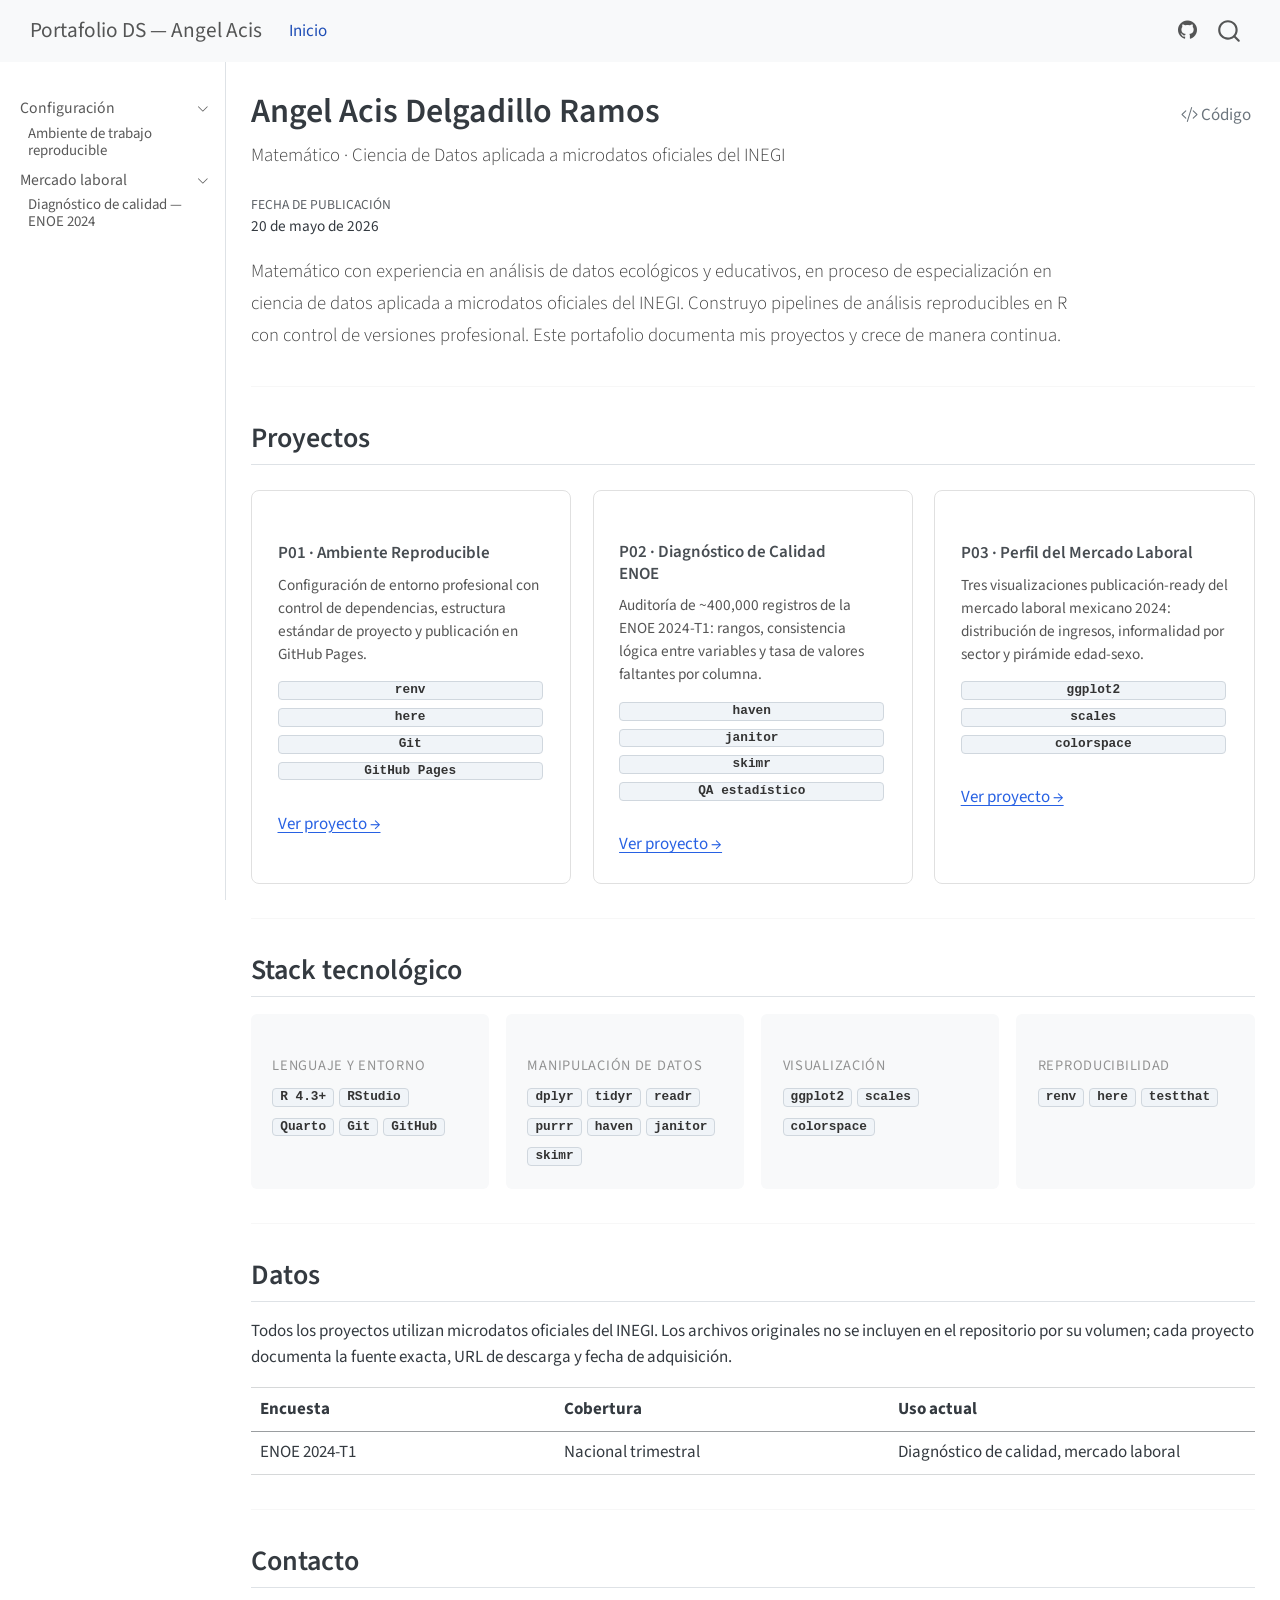
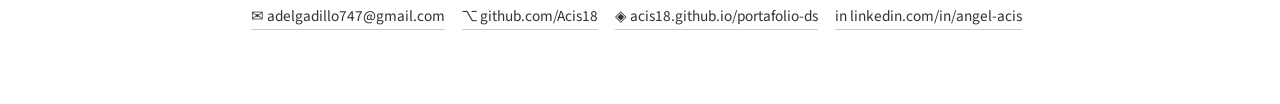
==== commit 048a6bf9: "Actualización de readme y portafolio. Se mejoro la redaccion del diagnotico de calidad de ENOE." ====
--- a/docs/index.html
+++ b/docs/index.html
@@ -2,13 +2,12 @@
 <html xmlns="http://www.w3.org/1999/xhtml" lang="es" xml:lang="es"><head>
 
 <meta charset="utf-8">
-<meta name="generator" content="quarto-1.9.36">
+<meta name="generator" content="quarto-1.9.37">
 
 <meta name="viewport" content="width=device-width, initial-scale=1.0, user-scalable=yes">
 
-<meta name="author" content="Angel Acis Delgadillo Ramos">
-
-<title>Portafolio de Ciencia de Datos – Portafolio DS — Angel Acis</title>
+
+<title>Angel Acis Delgadillo Ramos – Portafolio DS — Angel Acis</title>
 <style>
 /* Default styles provided by pandoc.
 ** See https://pandoc.org/MANUAL.html#variables-for-html for config info.
@@ -69,16 +68,17 @@
 <script src="site_libs/quarto-search/fuse.min.js"></script>
 <script src="site_libs/quarto-search/quarto-search.js"></script>
 <meta name="quarto:offset" content="./">
+<link href="./Rlogo.png" rel="icon" type="image/png">
 <script src="site_libs/quarto-html/quarto.js" type="module"></script>
 <script src="site_libs/quarto-html/tabsets/tabsets.js" type="module"></script>
 <script src="site_libs/quarto-html/popper.min.js"></script>
 <script src="site_libs/quarto-html/tippy.umd.min.js"></script>
 <script src="site_libs/quarto-html/anchor.min.js"></script>
 <link href="site_libs/quarto-html/tippy.css" rel="stylesheet">
-<link href="site_libs/quarto-html/quarto-syntax-highlighting-a06763021a52c43c40a351ac8b799b8f.css" rel="stylesheet" id="quarto-text-highlighting-styles">
+<link href="site_libs/quarto-html/quarto-syntax-highlighting-acf12a64177840b8d86f2d4f01b2e9fb.css" rel="stylesheet" id="quarto-text-highlighting-styles">
 <script src="site_libs/bootstrap/bootstrap.min.js"></script>
 <link href="site_libs/bootstrap/bootstrap-icons.css" rel="stylesheet">
-<link href="site_libs/bootstrap/bootstrap-6d0d712633c9a365a676b13cf4f287f0.min.css" rel="stylesheet" append-hash="true" id="quarto-bootstrap" data-mode="light">
+<link href="site_libs/bootstrap/bootstrap-be7b6a456953fa4434aa6dcee5711405.min.css" rel="stylesheet" append-hash="true" id="quarto-bootstrap" data-mode="light">
 <script id="quarto-search-options" type="application/json">{
   "location": "navbar",
   "copy-button": false,
@@ -149,14 +149,14 @@
       <button type="button" class="quarto-btn-toggle btn" data-bs-toggle="collapse" role="button" data-bs-target=".quarto-sidebar-collapse-item" aria-controls="quarto-sidebar" aria-expanded="false" aria-label="Alternar barra lateral" onclick="if (window.quartoToggleHeadroom) { window.quartoToggleHeadroom(); }">
         <i class="bi bi-layout-text-sidebar-reverse"></i>
       </button>
-        <nav class="quarto-page-breadcrumbs" aria-label="breadcrumb"><ol class="breadcrumb"><li class="breadcrumb-item">Portafolio de Ciencia de Datos</li></ol></nav>
+        <nav class="quarto-page-breadcrumbs" aria-label="breadcrumb"><ol class="breadcrumb"><li class="breadcrumb-item">Angel Acis Delgadillo Ramos</li></ol></nav>
         <a class="flex-grow-1" role="navigation" data-bs-toggle="collapse" data-bs-target=".quarto-sidebar-collapse-item" aria-controls="quarto-sidebar" aria-expanded="false" aria-label="Alternar barra lateral" onclick="if (window.quartoToggleHeadroom) { window.quartoToggleHeadroom(); }">      
         </a>
     </div>
   </nav>
 </header>
 <!-- content -->
-<div id="quarto-content" class="quarto-container page-columns page-rows-contents page-layout-article page-navbar">
+<div id="quarto-content" class="quarto-container page-columns page-rows-contents page-layout-full page-navbar">
 <!-- sidebar -->
   <nav id="quarto-sidebar" class="sidebar collapse collapse-horizontal quarto-sidebar-collapse-item sidebar-navigation docked overflow-auto">
     <div class="sidebar-menu-container"> 
@@ -200,49 +200,25 @@
 </nav>
 <div id="quarto-sidebar-glass" class="quarto-sidebar-collapse-item" data-bs-toggle="collapse" data-bs-target=".quarto-sidebar-collapse-item"></div>
 <!-- margin-sidebar -->
-    <div id="quarto-margin-sidebar" class="sidebar margin-sidebar">
-        <nav id="TOC" role="doc-toc" class="toc-active">
-    <h2 id="toc-title">En esta página</h2>
-   
-  <ul>
-  <li><a href="#sobre-este-portafolio" id="toc-sobre-este-portafolio" class="nav-link active" data-scroll-target="#sobre-este-portafolio">Sobre este portafolio</a></li>
-  <li><a href="#proyectos-destacados" id="toc-proyectos-destacados" class="nav-link" data-scroll-target="#proyectos-destacados">Proyectos destacados</a></li>
-  <li><a href="#proyectos" id="toc-proyectos" class="nav-link" data-scroll-target="#proyectos">Proyectos</a>
-  <ul class="collapse">
-  <li><a href="#mercado-laboral" id="toc-mercado-laboral" class="nav-link" data-scroll-target="#mercado-laboral">Mercado laboral</a></li>
-  <li><a href="#pobreza-y-bienestar" id="toc-pobreza-y-bienestar" class="nav-link" data-scroll-target="#pobreza-y-bienestar">Pobreza y bienestar</a></li>
-  <li><a href="#seguridad-pública" id="toc-seguridad-pública" class="nav-link" data-scroll-target="#seguridad-pública">Seguridad pública</a></li>
-  <li><a href="#modelos-predictivos" id="toc-modelos-predictivos" class="nav-link" data-scroll-target="#modelos-predictivos">Modelos predictivos</a></li>
-  </ul></li>
-  <li><a href="#stack-tecnológico" id="toc-stack-tecnológico" class="nav-link" data-scroll-target="#stack-tecnológico">Stack tecnológico</a></li>
-  <li><a href="#contacto" id="toc-contacto" class="nav-link" data-scroll-target="#contacto">Contacto</a></li>
-  </ul>
-</nav>
-    </div>
+    
 <!-- main -->
-<main class="content" id="quarto-document-content">
+<main class="content column-page-right" id="quarto-document-content">
 
 <header id="title-block-header" class="quarto-title-block default">
 <div class="quarto-title">
-<div class="quarto-title-block"><div><h1 class="title">Portafolio de Ciencia de Datos</h1><button type="button" class="btn code-tools-button" id="quarto-code-tools-source"><i class="bi"></i> Código</button></div></div>
-<p class="subtitle lead">25 proyectos aplicados con microdatos del INEGI</p>
+<div class="quarto-title-block"><div><h1 class="title">Angel Acis Delgadillo Ramos</h1><button type="button" class="btn code-tools-button" id="quarto-code-tools-source"><i class="bi"></i> Código</button></div></div>
+<p class="subtitle lead">Matemático · Ciencia de Datos aplicada a microdatos oficiales del INEGI</p>
 </div>
 
 
 
-<div class="quarto-title-meta">
-
-    <div>
-    <div class="quarto-title-meta-heading">Autor/a</div>
-    <div class="quarto-title-meta-contents">
-             <p>Angel Acis Delgadillo Ramos </p>
-          </div>
-  </div>
+<div class="quarto-title-meta column-page-right">
+
     
     <div>
     <div class="quarto-title-meta-heading">Fecha de publicación</div>
     <div class="quarto-title-meta-contents">
-      <p class="date">14 de mayo de 2026</p>
+      <p class="date">20 de mayo de 2026</p>
     </div>
   </div>
   
@@ -254,63 +230,172 @@
 </header>
 
 
-<section id="sobre-este-portafolio" class="level2">
-<h2 class="anchored" data-anchor-id="sobre-este-portafolio">Sobre este portafolio</h2>
-<p>Científico de datos con formación en Matemáticas y especialización en análisis estadístico de encuestas de hogares a gran escala. Este portafolio concentra 25 proyectos aplicados desarrollados con microdatos oficiales del INEGI, cubriendo desde estadística descriptiva hasta estimación en áreas pequeñas a nivel municipal con datos censales.</p>
-<p>Todos los proyectos siguen estándares de reproducibilidad completa, diseño muestral correcto y calidad de publicación oficial.</p>
-</section>
-<section id="proyectos-destacados" class="level2">
-<h2 class="anchored" data-anchor-id="proyectos-destacados">Proyectos destacados</h2>
-<ul>
-<li>Estimación de pobreza a nivel municipal combinando el Censo 2020 y la ENIGH 2022 mediante modelos de área pequeña (Fay-Herriot) y XGBoost</li>
-<li>Dashboard interactivo del mercado laboral mexicano con datos ENOE, desplegado públicamente en Shiny</li>
-<li>Paquete R documentado <code>{inegitools}</code> con funciones para procesamiento reproducible de encuestas INEGI</li>
-<li>Modelos predictivos de pobreza de ingresos y percepción de inseguridad con Random Forest y XGBoost sobre microdatos ENIGH y ENVIPE</li>
-<li>Análisis de panel longitudinal del efecto del salario mínimo sobre la informalidad laboral en México 2023–2024</li>
-</ul>
-</section>
+<style>
+.lead {
+  font-size: 1.1rem;
+  color: #444;
+  max-width: 820px;
+  margin-bottom: 1.5rem;
+  line-height: 1.7;
+}
+.card-grid {
+  display: grid;
+  grid-template-columns: repeat(auto-fit, minmax(280px, 1fr));
+  gap: 1.25rem;
+  margin: 1.5rem 0;
+}
+.card {
+  border: 1px solid #e0e0e0;
+  border-radius: 8px;
+  padding: 1.5rem;
+  transition: box-shadow 0.2s;
+}
+.card:hover { box-shadow: 0 4px 14px rgba(0,0,0,0.08); }
+.card h3 { font-size: 1rem; margin-bottom: 0.6rem; }
+.card p  { font-size: 0.9rem; color: #555; margin-bottom: 0.8rem; }
+.badge {
+  display: inline-block;
+  background: #f0f4f8;
+  border: 1px solid #d0d7de;
+  border-radius: 4px;
+  font-size: 0.75rem;
+  padding: 2px 7px;
+  margin: 2px 2px 6px 0;
+  font-family: monospace;
+  color: #333;
+}
+.stack-grid {
+  display: grid;
+  grid-template-columns: repeat(auto-fit, minmax(220px, 1fr));
+  gap: 1rem;
+  margin: 1rem 0 1.5rem;
+}
+.stack-block { background: #f8f9fa; border-radius: 6px; padding: 1rem 1.25rem; }
+.stack-block h4 { font-size: 0.85rem; text-transform: uppercase; letter-spacing: 0.05em; color: #888; margin-bottom: 0.5rem; }
+.contact-row { display: flex; flex-wrap: wrap; gap: 1rem; margin-top: 0.5rem; }
+.contact-row a {
+  color: #333;
+  text-decoration: none;
+  font-size: 0.9rem;
+  border-bottom: 1px solid #ccc;
+  padding-bottom: 1px;
+}
+.contact-row a:hover { border-color: #333; }
+hr.section { border: none; border-top: 1px solid #e0e0e0; margin: 2rem 0; }
+</style>
+<div class="lead">
+<p>Matemático con experiencia en análisis de datos ecológicos y educativos, en proceso de especialización en ciencia de datos aplicada a microdatos oficiales del INEGI. Construyo pipelines de análisis reproducibles en R con control de versiones profesional. Este portafolio documenta mis proyectos y crece de manera continua.</p>
+</div>
+<hr class="section">
 <section id="proyectos" class="level2">
 <h2 class="anchored" data-anchor-id="proyectos">Proyectos</h2>
-<section id="mercado-laboral" class="level3">
-<h3 class="anchored" data-anchor-id="mercado-laboral">Mercado laboral</h3>
-<p>Análisis del mercado laboral mexicano usando microdatos de la ENOE 2023–2024. Cubre estadística descriptiva, inferencia bajo diseño muestral complejo, modelos de regresión y series de tiempo.</p>
-<ul>
-<li><a href="./practicas/P02_diagnostico/P02_diagnostico_enoe.html">Diagnóstico de calidad — ENOE 2024</a></li>
-<li><a href="practicas/P03_descriptiva/P03_descriptiva_enoe.qmd">Perfil del mercado laboral mexicano 2024</a></li>
-</ul>
-</section>
-<section id="pobreza-y-bienestar" class="level3">
-<h3 class="anchored" data-anchor-id="pobreza-y-bienestar">Pobreza y bienestar</h3>
-<p>Estimación de indicadores de bienestar económico con microdatos de la ENIGH y el Censo 2020. Incluye el proyecto de estimación en áreas pequeñas a nivel municipal.</p>
-</section>
-<section id="seguridad-pública" class="level3">
-<h3 class="anchored" data-anchor-id="seguridad-pública">Seguridad pública</h3>
-<p>Análisis de percepción de inseguridad con microdatos de la ENVIPE 2023. Modelos predictivos con XGBoost e interpretabilidad con valores SHAP.</p>
-</section>
-<section id="modelos-predictivos" class="level3">
-<h3 class="anchored" data-anchor-id="modelos-predictivos">Modelos predictivos</h3>
-<p>Pipelines completos de machine learning con tidymodels sobre microdatos del INEGI. Random Forest, XGBoost, series de tiempo y validación rigurosa.</p>
-</section>
+<div class="card-grid">
+
+  <div class="card">
+    <h3 class="anchored">P01 · Ambiente Reproducible</h3>
+    <p>Configuración de entorno profesional con control de dependencias,
+    estructura estándar de proyecto y publicación en GitHub Pages.</p>
+    <span class="badge">renv</span>
+    <span class="badge">here</span>
+    <span class="badge">Git</span>
+    <span class="badge">GitHub Pages</span><br>
+    <a href="./practicas/P01_ambiente/P01_ambiente.html">Ver proyecto →</a>
+  </div>
+
+  <div class="card">
+    <h3 class="anchored">P02 · Diagnóstico de Calidad ENOE</h3>
+    <p>Auditoría de ~400,000 registros de la ENOE 2024-T1: rangos,
+    consistencia lógica entre variables y tasa de valores faltantes por columna.</p>
+    <span class="badge">haven</span>
+    <span class="badge">janitor</span>
+    <span class="badge">skimr</span>
+    <span class="badge">QA estadístico</span><br>
+    <a href="./practicas/P02_diagnostico/P02_diagnostico_enoe.html">Ver proyecto →</a>
+  </div>
+
+  <div class="card">
+    <h3 class="anchored">P03 · Perfil del Mercado Laboral</h3>
+    <p>Tres visualizaciones publicación-ready del mercado laboral mexicano 2024:
+    distribución de ingresos, informalidad por sector y pirámide edad-sexo.</p>
+    <span class="badge">ggplot2</span>
+    <span class="badge">scales</span>
+    <span class="badge">colorspace</span><br>
+    <a href="practicas/P03_descriptiva/P03_descriptiva_enoe.qmd">Ver proyecto →</a>
+  </div>
+
+</div>
+<hr class="section">
 </section>
 <section id="stack-tecnológico" class="level2">
 <h2 class="anchored" data-anchor-id="stack-tecnológico">Stack tecnológico</h2>
-<ul>
-<li><strong>Lenguaje:</strong> R 4.6+</li>
-<li><strong>Diseño muestral:</strong> survey, srvyr</li>
-<li><strong>Machine learning:</strong> tidymodels, xgboost, ranger</li>
-<li><strong>Series de tiempo:</strong> fable, tsibble</li>
-<li><strong>Visualización:</strong> ggplot2, leaflet, Shiny</li>
-<li><strong>Reportes:</strong> Quarto, gt, kableExtra</li>
-<li><strong>Reproducibilidad:</strong> renv, here, testthat</li>
-<li><strong>Control de versiones:</strong> Git + GitHub Actions</li>
-</ul>
+<div class="stack-grid">
+  <div class="stack-block">
+    <h4 class="anchored">Lenguaje y entorno</h4>
+    <span class="badge">R 4.3+</span>
+    <span class="badge">RStudio</span>
+    <span class="badge">Quarto</span>
+    <span class="badge">Git</span>
+    <span class="badge">GitHub</span>
+  </div>
+  <div class="stack-block">
+    <h4 class="anchored">Manipulación de datos</h4>
+    <span class="badge">dplyr</span>
+    <span class="badge">tidyr</span>
+    <span class="badge">readr</span>
+    <span class="badge">purrr</span>
+    <span class="badge">haven</span>
+    <span class="badge">janitor</span>
+    <span class="badge">skimr</span>
+  </div>
+  <div class="stack-block">
+    <h4 class="anchored">Visualización</h4>
+    <span class="badge">ggplot2</span>
+    <span class="badge">scales</span>
+    <span class="badge">colorspace</span>
+  </div>
+  <div class="stack-block">
+    <h4 class="anchored">Reproducibilidad</h4>
+    <span class="badge">renv</span>
+    <span class="badge">here</span>
+    <span class="badge">testthat</span>
+  </div>
+</div>
+<hr class="section">
+</section>
+<section id="datos" class="level2">
+<h2 class="anchored" data-anchor-id="datos">Datos</h2>
+<p>Todos los proyectos utilizan microdatos oficiales del INEGI. Los archivos originales no se incluyen en el repositorio por su volumen; cada proyecto documenta la fuente exacta, URL de descarga y fecha de adquisición.</p>
+<table class="caption-top table">
+<colgroup>
+<col style="width: 30%">
+<col style="width: 33%">
+<col style="width: 36%">
+</colgroup>
+<thead>
+<tr class="header">
+<th>Encuesta</th>
+<th>Cobertura</th>
+<th>Uso actual</th>
+</tr>
+</thead>
+<tbody>
+<tr class="odd">
+<td>ENOE 2024-T1</td>
+<td>Nacional trimestral</td>
+<td>Diagnóstico de calidad, mercado laboral</td>
+</tr>
+</tbody>
+</table>
+<hr class="section">
 </section>
 <section id="contacto" class="level2">
 <h2 class="anchored" data-anchor-id="contacto">Contacto</h2>
-<ul>
-<li><strong>Email:</strong> adelgadillo747@gmail.com</li>
-<li><strong>GitHub:</strong> <a href="https://github.com/Acis18">Acis18</a></li>
-</ul>
+<div class="contact-row">
+  <a href="mailto:adelgadillo747@gmail.com">✉ adelgadillo747@gmail.com</a>
+  <a href="https://github.com/Acis18" target="_blank">⌥ github.com/Acis18</a>
+  <a href="https://acis18.github.io/portafolio-ds" target="_blank">◈ acis18.github.io/portafolio-ds</a>
+  <a href="https://www.linkedin.com/in/angel-acis-delgadillo-ramos-408565276/" target="_blank">in linkedin.com/in/angel-acis</a>
+</div>
 
 
 <!-- -->
@@ -770,78 +855,184 @@
   });
   </script><div class="modal fade" id="quarto-embedded-source-code-modal" tabindex="-1" aria-labelledby="quarto-embedded-source-code-modal-label" aria-hidden="true"><div class="modal-dialog modal-dialog-scrollable"><div class="modal-content"><div class="modal-header"><h5 class="modal-title" id="quarto-embedded-source-code-modal-label">Ejecutar el código</h5><button class="btn-close" data-bs-dismiss="modal"></button></div><div class="modal-body"><div class="">
 <div class="code-copy-outer-scaffold"><div class="sourceCode" id="cb1" data-shortcodes="false"><pre class="sourceCode markdown code-with-copy"><code class="sourceCode markdown"><span id="cb1-1"><a href="#cb1-1" aria-hidden="true" tabindex="-1"></a><span class="co">---</span></span>
-<span id="cb1-2"><a href="#cb1-2" aria-hidden="true" tabindex="-1"></a><span class="an">title:</span><span class="co"> "Portafolio de Ciencia de Datos"</span></span>
-<span id="cb1-3"><a href="#cb1-3" aria-hidden="true" tabindex="-1"></a><span class="an">subtitle:</span><span class="co"> "25 proyectos aplicados con microdatos del INEGI"</span></span>
-<span id="cb1-4"><a href="#cb1-4" aria-hidden="true" tabindex="-1"></a><span class="an">author:</span><span class="co"> "Angel Acis Delgadillo Ramos"</span></span>
-<span id="cb1-5"><a href="#cb1-5" aria-hidden="true" tabindex="-1"></a><span class="an">date:</span><span class="co"> today</span></span>
-<span id="cb1-6"><a href="#cb1-6" aria-hidden="true" tabindex="-1"></a><span class="co">---</span></span>
-<span id="cb1-7"><a href="#cb1-7" aria-hidden="true" tabindex="-1"></a></span>
-<span id="cb1-8"><a href="#cb1-8" aria-hidden="true" tabindex="-1"></a><span class="fu">## Sobre este portafolio</span></span>
-<span id="cb1-9"><a href="#cb1-9" aria-hidden="true" tabindex="-1"></a></span>
-<span id="cb1-10"><a href="#cb1-10" aria-hidden="true" tabindex="-1"></a>Científico de datos con formación en Matemáticas y especialización en análisis</span>
-<span id="cb1-11"><a href="#cb1-11" aria-hidden="true" tabindex="-1"></a>estadístico de encuestas de hogares a gran escala. Este portafolio concentra</span>
-<span id="cb1-12"><a href="#cb1-12" aria-hidden="true" tabindex="-1"></a>25 proyectos aplicados desarrollados con microdatos oficiales del INEGI,</span>
-<span id="cb1-13"><a href="#cb1-13" aria-hidden="true" tabindex="-1"></a>cubriendo desde estadística descriptiva hasta estimación en áreas pequeñas</span>
-<span id="cb1-14"><a href="#cb1-14" aria-hidden="true" tabindex="-1"></a>a nivel municipal con datos censales.</span>
-<span id="cb1-15"><a href="#cb1-15" aria-hidden="true" tabindex="-1"></a></span>
-<span id="cb1-16"><a href="#cb1-16" aria-hidden="true" tabindex="-1"></a>Todos los proyectos siguen estándares de reproducibilidad completa, diseño</span>
-<span id="cb1-17"><a href="#cb1-17" aria-hidden="true" tabindex="-1"></a>muestral correcto y calidad de publicación oficial.</span>
-<span id="cb1-18"><a href="#cb1-18" aria-hidden="true" tabindex="-1"></a></span>
-<span id="cb1-19"><a href="#cb1-19" aria-hidden="true" tabindex="-1"></a><span class="fu">## Proyectos destacados</span></span>
-<span id="cb1-20"><a href="#cb1-20" aria-hidden="true" tabindex="-1"></a></span>
-<span id="cb1-21"><a href="#cb1-21" aria-hidden="true" tabindex="-1"></a><span class="ss">- </span>Estimación de pobreza a nivel municipal combinando el Censo 2020 y la</span>
-<span id="cb1-22"><a href="#cb1-22" aria-hidden="true" tabindex="-1"></a>  ENIGH 2022 mediante modelos de área pequeña (Fay-Herriot) y XGBoost</span>
-<span id="cb1-23"><a href="#cb1-23" aria-hidden="true" tabindex="-1"></a><span class="ss">- </span>Dashboard interactivo del mercado laboral mexicano con datos ENOE,</span>
-<span id="cb1-24"><a href="#cb1-24" aria-hidden="true" tabindex="-1"></a>  desplegado públicamente en Shiny</span>
-<span id="cb1-25"><a href="#cb1-25" aria-hidden="true" tabindex="-1"></a><span class="ss">- </span>Paquete R documentado <span class="in">`{inegitools}`</span> con funciones para procesamiento</span>
-<span id="cb1-26"><a href="#cb1-26" aria-hidden="true" tabindex="-1"></a>  reproducible de encuestas INEGI</span>
-<span id="cb1-27"><a href="#cb1-27" aria-hidden="true" tabindex="-1"></a><span class="ss">- </span>Modelos predictivos de pobreza de ingresos y percepción de inseguridad</span>
-<span id="cb1-28"><a href="#cb1-28" aria-hidden="true" tabindex="-1"></a>  con Random Forest y XGBoost sobre microdatos ENIGH y ENVIPE</span>
-<span id="cb1-29"><a href="#cb1-29" aria-hidden="true" tabindex="-1"></a><span class="ss">- </span>Análisis de panel longitudinal del efecto del salario mínimo sobre la</span>
-<span id="cb1-30"><a href="#cb1-30" aria-hidden="true" tabindex="-1"></a>  informalidad laboral en México 2023–2024</span>
-<span id="cb1-31"><a href="#cb1-31" aria-hidden="true" tabindex="-1"></a></span>
-<span id="cb1-32"><a href="#cb1-32" aria-hidden="true" tabindex="-1"></a><span class="fu">## Proyectos</span></span>
-<span id="cb1-33"><a href="#cb1-33" aria-hidden="true" tabindex="-1"></a></span>
-<span id="cb1-34"><a href="#cb1-34" aria-hidden="true" tabindex="-1"></a><span class="fu">### Mercado laboral</span></span>
-<span id="cb1-35"><a href="#cb1-35" aria-hidden="true" tabindex="-1"></a></span>
-<span id="cb1-36"><a href="#cb1-36" aria-hidden="true" tabindex="-1"></a>Análisis del mercado laboral mexicano usando microdatos de la ENOE 2023–2024.</span>
-<span id="cb1-37"><a href="#cb1-37" aria-hidden="true" tabindex="-1"></a>Cubre estadística descriptiva, inferencia bajo diseño muestral complejo,</span>
-<span id="cb1-38"><a href="#cb1-38" aria-hidden="true" tabindex="-1"></a>modelos de regresión y series de tiempo.</span>
-<span id="cb1-39"><a href="#cb1-39" aria-hidden="true" tabindex="-1"></a></span>
-<span id="cb1-40"><a href="#cb1-40" aria-hidden="true" tabindex="-1"></a><span class="ss">- </span><span class="co">[</span><span class="ot">Diagnóstico de calidad — ENOE 2024</span><span class="co">](practicas/P02_diagnostico/P02_diagnostico_enoe.qmd)</span></span>
-<span id="cb1-41"><a href="#cb1-41" aria-hidden="true" tabindex="-1"></a><span class="ss">- </span><span class="co">[</span><span class="ot">Perfil del mercado laboral mexicano 2024</span><span class="co">](practicas/P03_descriptiva/P03_descriptiva_enoe.qmd)</span></span>
-<span id="cb1-42"><a href="#cb1-42" aria-hidden="true" tabindex="-1"></a></span>
-<span id="cb1-43"><a href="#cb1-43" aria-hidden="true" tabindex="-1"></a><span class="fu">### Pobreza y bienestar</span></span>
-<span id="cb1-44"><a href="#cb1-44" aria-hidden="true" tabindex="-1"></a></span>
-<span id="cb1-45"><a href="#cb1-45" aria-hidden="true" tabindex="-1"></a>Estimación de indicadores de bienestar económico con microdatos de la ENIGH</span>
-<span id="cb1-46"><a href="#cb1-46" aria-hidden="true" tabindex="-1"></a>y el Censo 2020. Incluye el proyecto de estimación en áreas pequeñas a nivel</span>
-<span id="cb1-47"><a href="#cb1-47" aria-hidden="true" tabindex="-1"></a>municipal.</span>
-<span id="cb1-48"><a href="#cb1-48" aria-hidden="true" tabindex="-1"></a></span>
-<span id="cb1-49"><a href="#cb1-49" aria-hidden="true" tabindex="-1"></a><span class="fu">### Seguridad pública</span></span>
-<span id="cb1-50"><a href="#cb1-50" aria-hidden="true" tabindex="-1"></a></span>
-<span id="cb1-51"><a href="#cb1-51" aria-hidden="true" tabindex="-1"></a>Análisis de percepción de inseguridad con microdatos de la ENVIPE 2023.</span>
-<span id="cb1-52"><a href="#cb1-52" aria-hidden="true" tabindex="-1"></a>Modelos predictivos con XGBoost e interpretabilidad con valores SHAP.</span>
-<span id="cb1-53"><a href="#cb1-53" aria-hidden="true" tabindex="-1"></a></span>
-<span id="cb1-54"><a href="#cb1-54" aria-hidden="true" tabindex="-1"></a><span class="fu">### Modelos predictivos</span></span>
-<span id="cb1-55"><a href="#cb1-55" aria-hidden="true" tabindex="-1"></a></span>
-<span id="cb1-56"><a href="#cb1-56" aria-hidden="true" tabindex="-1"></a>Pipelines completos de machine learning con tidymodels sobre microdatos</span>
-<span id="cb1-57"><a href="#cb1-57" aria-hidden="true" tabindex="-1"></a>del INEGI. Random Forest, XGBoost, series de tiempo y validación rigurosa.</span>
-<span id="cb1-58"><a href="#cb1-58" aria-hidden="true" tabindex="-1"></a></span>
-<span id="cb1-59"><a href="#cb1-59" aria-hidden="true" tabindex="-1"></a><span class="fu">## Stack tecnológico</span></span>
-<span id="cb1-60"><a href="#cb1-60" aria-hidden="true" tabindex="-1"></a></span>
-<span id="cb1-61"><a href="#cb1-61" aria-hidden="true" tabindex="-1"></a><span class="ss">- </span>**Lenguaje:** R 4.6+</span>
-<span id="cb1-62"><a href="#cb1-62" aria-hidden="true" tabindex="-1"></a><span class="ss">- </span>**Diseño muestral:** survey, srvyr</span>
-<span id="cb1-63"><a href="#cb1-63" aria-hidden="true" tabindex="-1"></a><span class="ss">- </span>**Machine learning:** tidymodels, xgboost, ranger</span>
-<span id="cb1-64"><a href="#cb1-64" aria-hidden="true" tabindex="-1"></a><span class="ss">- </span>**Series de tiempo:** fable, tsibble</span>
-<span id="cb1-65"><a href="#cb1-65" aria-hidden="true" tabindex="-1"></a><span class="ss">- </span>**Visualización:** ggplot2, leaflet, Shiny</span>
-<span id="cb1-66"><a href="#cb1-66" aria-hidden="true" tabindex="-1"></a><span class="ss">- </span>**Reportes:** Quarto, gt, kableExtra</span>
-<span id="cb1-67"><a href="#cb1-67" aria-hidden="true" tabindex="-1"></a><span class="ss">- </span>**Reproducibilidad:** renv, here, testthat</span>
-<span id="cb1-68"><a href="#cb1-68" aria-hidden="true" tabindex="-1"></a><span class="ss">- </span>**Control de versiones:** Git + GitHub Actions</span>
-<span id="cb1-69"><a href="#cb1-69" aria-hidden="true" tabindex="-1"></a></span>
-<span id="cb1-70"><a href="#cb1-70" aria-hidden="true" tabindex="-1"></a><span class="fu">## Contacto</span></span>
-<span id="cb1-71"><a href="#cb1-71" aria-hidden="true" tabindex="-1"></a></span>
-<span id="cb1-72"><a href="#cb1-72" aria-hidden="true" tabindex="-1"></a><span class="ss">- </span>**Email:** adelgadillo747@gmail.com</span>
-<span id="cb1-73"><a href="#cb1-73" aria-hidden="true" tabindex="-1"></a><span class="ss">- </span>**GitHub:** <span class="co">[</span><span class="ot">Acis18</span><span class="co">](https://github.com/Acis18)</span></span></code></pre></div><button title="Copiar al portapapeles" class="code-copy-button" data-in-quarto-modal=""><i class="bi"></i></button></div>
+<span id="cb1-2"><a href="#cb1-2" aria-hidden="true" tabindex="-1"></a><span class="an">title:</span><span class="co"> "Angel Acis Delgadillo Ramos"</span></span>
+<span id="cb1-3"><a href="#cb1-3" aria-hidden="true" tabindex="-1"></a><span class="an">subtitle:</span><span class="co"> "Matemático · Ciencia de Datos aplicada a microdatos oficiales del INEGI"</span></span>
+<span id="cb1-4"><a href="#cb1-4" aria-hidden="true" tabindex="-1"></a><span class="an">date:</span><span class="co"> today</span></span>
+<span id="cb1-5"><a href="#cb1-5" aria-hidden="true" tabindex="-1"></a><span class="an">format:</span></span>
+<span id="cb1-6"><a href="#cb1-6" aria-hidden="true" tabindex="-1"></a><span class="co">  html:</span></span>
+<span id="cb1-7"><a href="#cb1-7" aria-hidden="true" tabindex="-1"></a><span class="co">    toc: false</span></span>
+<span id="cb1-8"><a href="#cb1-8" aria-hidden="true" tabindex="-1"></a><span class="co">    page-layout: full</span></span>
+<span id="cb1-9"><a href="#cb1-9" aria-hidden="true" tabindex="-1"></a><span class="co">    theme: cosmo</span></span>
+<span id="cb1-10"><a href="#cb1-10" aria-hidden="true" tabindex="-1"></a><span class="co">---</span></span>
+<span id="cb1-11"><a href="#cb1-11" aria-hidden="true" tabindex="-1"></a></span>
+<span id="cb1-12"><a href="#cb1-12" aria-hidden="true" tabindex="-1"></a><span class="in">```{=html}</span></span>
+<span id="cb1-13"><a href="#cb1-13" aria-hidden="true" tabindex="-1"></a><span class="in">&lt;style&gt;</span></span>
+<span id="cb1-14"><a href="#cb1-14" aria-hidden="true" tabindex="-1"></a><span class="in">.lead {</span></span>
+<span id="cb1-15"><a href="#cb1-15" aria-hidden="true" tabindex="-1"></a><span class="in">  font-size: 1.1rem;</span></span>
+<span id="cb1-16"><a href="#cb1-16" aria-hidden="true" tabindex="-1"></a><span class="in">  color: #444;</span></span>
+<span id="cb1-17"><a href="#cb1-17" aria-hidden="true" tabindex="-1"></a><span class="in">  max-width: 820px;</span></span>
+<span id="cb1-18"><a href="#cb1-18" aria-hidden="true" tabindex="-1"></a><span class="in">  margin-bottom: 1.5rem;</span></span>
+<span id="cb1-19"><a href="#cb1-19" aria-hidden="true" tabindex="-1"></a><span class="in">  line-height: 1.7;</span></span>
+<span id="cb1-20"><a href="#cb1-20" aria-hidden="true" tabindex="-1"></a><span class="in">}</span></span>
+<span id="cb1-21"><a href="#cb1-21" aria-hidden="true" tabindex="-1"></a><span class="in">.card-grid {</span></span>
+<span id="cb1-22"><a href="#cb1-22" aria-hidden="true" tabindex="-1"></a><span class="in">  display: grid;</span></span>
+<span id="cb1-23"><a href="#cb1-23" aria-hidden="true" tabindex="-1"></a><span class="in">  grid-template-columns: repeat(auto-fit, minmax(280px, 1fr));</span></span>
+<span id="cb1-24"><a href="#cb1-24" aria-hidden="true" tabindex="-1"></a><span class="in">  gap: 1.25rem;</span></span>
+<span id="cb1-25"><a href="#cb1-25" aria-hidden="true" tabindex="-1"></a><span class="in">  margin: 1.5rem 0;</span></span>
+<span id="cb1-26"><a href="#cb1-26" aria-hidden="true" tabindex="-1"></a><span class="in">}</span></span>
+<span id="cb1-27"><a href="#cb1-27" aria-hidden="true" tabindex="-1"></a><span class="in">.card {</span></span>
+<span id="cb1-28"><a href="#cb1-28" aria-hidden="true" tabindex="-1"></a><span class="in">  border: 1px solid #e0e0e0;</span></span>
+<span id="cb1-29"><a href="#cb1-29" aria-hidden="true" tabindex="-1"></a><span class="in">  border-radius: 8px;</span></span>
+<span id="cb1-30"><a href="#cb1-30" aria-hidden="true" tabindex="-1"></a><span class="in">  padding: 1.5rem;</span></span>
+<span id="cb1-31"><a href="#cb1-31" aria-hidden="true" tabindex="-1"></a><span class="in">  transition: box-shadow 0.2s;</span></span>
+<span id="cb1-32"><a href="#cb1-32" aria-hidden="true" tabindex="-1"></a><span class="in">}</span></span>
+<span id="cb1-33"><a href="#cb1-33" aria-hidden="true" tabindex="-1"></a><span class="in">.card:hover { box-shadow: 0 4px 14px rgba(0,0,0,0.08); }</span></span>
+<span id="cb1-34"><a href="#cb1-34" aria-hidden="true" tabindex="-1"></a><span class="in">.card h3 { font-size: 1rem; margin-bottom: 0.6rem; }</span></span>
+<span id="cb1-35"><a href="#cb1-35" aria-hidden="true" tabindex="-1"></a><span class="in">.card p  { font-size: 0.9rem; color: #555; margin-bottom: 0.8rem; }</span></span>
+<span id="cb1-36"><a href="#cb1-36" aria-hidden="true" tabindex="-1"></a><span class="in">.badge {</span></span>
+<span id="cb1-37"><a href="#cb1-37" aria-hidden="true" tabindex="-1"></a><span class="in">  display: inline-block;</span></span>
+<span id="cb1-38"><a href="#cb1-38" aria-hidden="true" tabindex="-1"></a><span class="in">  background: #f0f4f8;</span></span>
+<span id="cb1-39"><a href="#cb1-39" aria-hidden="true" tabindex="-1"></a><span class="in">  border: 1px solid #d0d7de;</span></span>
+<span id="cb1-40"><a href="#cb1-40" aria-hidden="true" tabindex="-1"></a><span class="in">  border-radius: 4px;</span></span>
+<span id="cb1-41"><a href="#cb1-41" aria-hidden="true" tabindex="-1"></a><span class="in">  font-size: 0.75rem;</span></span>
+<span id="cb1-42"><a href="#cb1-42" aria-hidden="true" tabindex="-1"></a><span class="in">  padding: 2px 7px;</span></span>
+<span id="cb1-43"><a href="#cb1-43" aria-hidden="true" tabindex="-1"></a><span class="in">  margin: 2px 2px 6px 0;</span></span>
+<span id="cb1-44"><a href="#cb1-44" aria-hidden="true" tabindex="-1"></a><span class="in">  font-family: monospace;</span></span>
+<span id="cb1-45"><a href="#cb1-45" aria-hidden="true" tabindex="-1"></a><span class="in">  color: #333;</span></span>
+<span id="cb1-46"><a href="#cb1-46" aria-hidden="true" tabindex="-1"></a><span class="in">}</span></span>
+<span id="cb1-47"><a href="#cb1-47" aria-hidden="true" tabindex="-1"></a><span class="in">.stack-grid {</span></span>
+<span id="cb1-48"><a href="#cb1-48" aria-hidden="true" tabindex="-1"></a><span class="in">  display: grid;</span></span>
+<span id="cb1-49"><a href="#cb1-49" aria-hidden="true" tabindex="-1"></a><span class="in">  grid-template-columns: repeat(auto-fit, minmax(220px, 1fr));</span></span>
+<span id="cb1-50"><a href="#cb1-50" aria-hidden="true" tabindex="-1"></a><span class="in">  gap: 1rem;</span></span>
+<span id="cb1-51"><a href="#cb1-51" aria-hidden="true" tabindex="-1"></a><span class="in">  margin: 1rem 0 1.5rem;</span></span>
+<span id="cb1-52"><a href="#cb1-52" aria-hidden="true" tabindex="-1"></a><span class="in">}</span></span>
+<span id="cb1-53"><a href="#cb1-53" aria-hidden="true" tabindex="-1"></a><span class="in">.stack-block { background: #f8f9fa; border-radius: 6px; padding: 1rem 1.25rem; }</span></span>
+<span id="cb1-54"><a href="#cb1-54" aria-hidden="true" tabindex="-1"></a><span class="in">.stack-block h4 { font-size: 0.85rem; text-transform: uppercase; letter-spacing: 0.05em; color: #888; margin-bottom: 0.5rem; }</span></span>
+<span id="cb1-55"><a href="#cb1-55" aria-hidden="true" tabindex="-1"></a><span class="in">.contact-row { display: flex; flex-wrap: wrap; gap: 1rem; margin-top: 0.5rem; }</span></span>
+<span id="cb1-56"><a href="#cb1-56" aria-hidden="true" tabindex="-1"></a><span class="in">.contact-row a {</span></span>
+<span id="cb1-57"><a href="#cb1-57" aria-hidden="true" tabindex="-1"></a><span class="in">  color: #333;</span></span>
+<span id="cb1-58"><a href="#cb1-58" aria-hidden="true" tabindex="-1"></a><span class="in">  text-decoration: none;</span></span>
+<span id="cb1-59"><a href="#cb1-59" aria-hidden="true" tabindex="-1"></a><span class="in">  font-size: 0.9rem;</span></span>
+<span id="cb1-60"><a href="#cb1-60" aria-hidden="true" tabindex="-1"></a><span class="in">  border-bottom: 1px solid #ccc;</span></span>
+<span id="cb1-61"><a href="#cb1-61" aria-hidden="true" tabindex="-1"></a><span class="in">  padding-bottom: 1px;</span></span>
+<span id="cb1-62"><a href="#cb1-62" aria-hidden="true" tabindex="-1"></a><span class="in">}</span></span>
+<span id="cb1-63"><a href="#cb1-63" aria-hidden="true" tabindex="-1"></a><span class="in">.contact-row a:hover { border-color: #333; }</span></span>
+<span id="cb1-64"><a href="#cb1-64" aria-hidden="true" tabindex="-1"></a><span class="in">hr.section { border: none; border-top: 1px solid #e0e0e0; margin: 2rem 0; }</span></span>
+<span id="cb1-65"><a href="#cb1-65" aria-hidden="true" tabindex="-1"></a><span class="in">&lt;/style&gt;</span></span>
+<span id="cb1-66"><a href="#cb1-66" aria-hidden="true" tabindex="-1"></a><span class="in">```</span></span>
+<span id="cb1-67"><a href="#cb1-67" aria-hidden="true" tabindex="-1"></a></span>
+<span id="cb1-68"><a href="#cb1-68" aria-hidden="true" tabindex="-1"></a>::: {.lead}</span>
+<span id="cb1-69"><a href="#cb1-69" aria-hidden="true" tabindex="-1"></a>Matemático con experiencia en análisis de datos ecológicos y educativos, en proceso de</span>
+<span id="cb1-70"><a href="#cb1-70" aria-hidden="true" tabindex="-1"></a>especialización en ciencia de datos aplicada a microdatos oficiales del INEGI.</span>
+<span id="cb1-71"><a href="#cb1-71" aria-hidden="true" tabindex="-1"></a>Construyo pipelines de análisis reproducibles en R con control de versiones profesional.</span>
+<span id="cb1-72"><a href="#cb1-72" aria-hidden="true" tabindex="-1"></a>Este portafolio documenta mis proyectos y crece de manera continua.</span>
+<span id="cb1-73"><a href="#cb1-73" aria-hidden="true" tabindex="-1"></a>:::</span>
+<span id="cb1-74"><a href="#cb1-74" aria-hidden="true" tabindex="-1"></a></span>
+<span id="cb1-75"><a href="#cb1-75" aria-hidden="true" tabindex="-1"></a><span class="dt">&lt;</span><span class="kw">hr</span><span class="ot"> class</span><span class="op">=</span><span class="st">"section"</span><span class="dt">&gt;</span></span>
+<span id="cb1-76"><a href="#cb1-76" aria-hidden="true" tabindex="-1"></a></span>
+<span id="cb1-77"><a href="#cb1-77" aria-hidden="true" tabindex="-1"></a><span class="fu">## Proyectos</span></span>
+<span id="cb1-78"><a href="#cb1-78" aria-hidden="true" tabindex="-1"></a></span>
+<span id="cb1-79"><a href="#cb1-79" aria-hidden="true" tabindex="-1"></a><span class="in">```{=html}</span></span>
+<span id="cb1-80"><a href="#cb1-80" aria-hidden="true" tabindex="-1"></a><span class="in">&lt;div class="card-grid"&gt;</span></span>
+<span id="cb1-81"><a href="#cb1-81" aria-hidden="true" tabindex="-1"></a></span>
+<span id="cb1-82"><a href="#cb1-82" aria-hidden="true" tabindex="-1"></a><span class="in">  &lt;div class="card"&gt;</span></span>
+<span id="cb1-83"><a href="#cb1-83" aria-hidden="true" tabindex="-1"></a><span class="in">    &lt;h3&gt;P01 · Ambiente Reproducible&lt;/h3&gt;</span></span>
+<span id="cb1-84"><a href="#cb1-84" aria-hidden="true" tabindex="-1"></a><span class="in">    &lt;p&gt;Configuración de entorno profesional con control de dependencias,</span></span>
+<span id="cb1-85"><a href="#cb1-85" aria-hidden="true" tabindex="-1"></a><span class="in">    estructura estándar de proyecto y publicación en GitHub Pages.&lt;/p&gt;</span></span>
+<span id="cb1-86"><a href="#cb1-86" aria-hidden="true" tabindex="-1"></a><span class="in">    &lt;span class="badge"&gt;renv&lt;/span&gt;</span></span>
+<span id="cb1-87"><a href="#cb1-87" aria-hidden="true" tabindex="-1"></a><span class="in">    &lt;span class="badge"&gt;here&lt;/span&gt;</span></span>
+<span id="cb1-88"><a href="#cb1-88" aria-hidden="true" tabindex="-1"></a><span class="in">    &lt;span class="badge"&gt;Git&lt;/span&gt;</span></span>
+<span id="cb1-89"><a href="#cb1-89" aria-hidden="true" tabindex="-1"></a><span class="in">    &lt;span class="badge"&gt;GitHub Pages&lt;/span&gt;&lt;br&gt;</span></span>
+<span id="cb1-90"><a href="#cb1-90" aria-hidden="true" tabindex="-1"></a><span class="in">    &lt;a href="practicas/P01_ambiente/P01_ambiente.qmd"&gt;Ver proyecto →&lt;/a&gt;</span></span>
+<span id="cb1-91"><a href="#cb1-91" aria-hidden="true" tabindex="-1"></a><span class="in">  &lt;/div&gt;</span></span>
+<span id="cb1-92"><a href="#cb1-92" aria-hidden="true" tabindex="-1"></a></span>
+<span id="cb1-93"><a href="#cb1-93" aria-hidden="true" tabindex="-1"></a><span class="in">  &lt;div class="card"&gt;</span></span>
+<span id="cb1-94"><a href="#cb1-94" aria-hidden="true" tabindex="-1"></a><span class="in">    &lt;h3&gt;P02 · Diagnóstico de Calidad ENOE&lt;/h3&gt;</span></span>
+<span id="cb1-95"><a href="#cb1-95" aria-hidden="true" tabindex="-1"></a><span class="in">    &lt;p&gt;Auditoría de ~400,000 registros de la ENOE 2024-T1: rangos,</span></span>
+<span id="cb1-96"><a href="#cb1-96" aria-hidden="true" tabindex="-1"></a><span class="in">    consistencia lógica entre variables y tasa de valores faltantes por columna.&lt;/p&gt;</span></span>
+<span id="cb1-97"><a href="#cb1-97" aria-hidden="true" tabindex="-1"></a><span class="in">    &lt;span class="badge"&gt;haven&lt;/span&gt;</span></span>
+<span id="cb1-98"><a href="#cb1-98" aria-hidden="true" tabindex="-1"></a><span class="in">    &lt;span class="badge"&gt;janitor&lt;/span&gt;</span></span>
+<span id="cb1-99"><a href="#cb1-99" aria-hidden="true" tabindex="-1"></a><span class="in">    &lt;span class="badge"&gt;skimr&lt;/span&gt;</span></span>
+<span id="cb1-100"><a href="#cb1-100" aria-hidden="true" tabindex="-1"></a><span class="in">    &lt;span class="badge"&gt;QA estadístico&lt;/span&gt;&lt;br&gt;</span></span>
+<span id="cb1-101"><a href="#cb1-101" aria-hidden="true" tabindex="-1"></a><span class="in">    &lt;a href="practicas/P02_diagnostico/P02_diagnostico_enoe.qmd"&gt;Ver proyecto →&lt;/a&gt;</span></span>
+<span id="cb1-102"><a href="#cb1-102" aria-hidden="true" tabindex="-1"></a><span class="in">  &lt;/div&gt;</span></span>
+<span id="cb1-103"><a href="#cb1-103" aria-hidden="true" tabindex="-1"></a></span>
+<span id="cb1-104"><a href="#cb1-104" aria-hidden="true" tabindex="-1"></a><span class="in">  &lt;div class="card"&gt;</span></span>
+<span id="cb1-105"><a href="#cb1-105" aria-hidden="true" tabindex="-1"></a><span class="in">    &lt;h3&gt;P03 · Perfil del Mercado Laboral&lt;/h3&gt;</span></span>
+<span id="cb1-106"><a href="#cb1-106" aria-hidden="true" tabindex="-1"></a><span class="in">    &lt;p&gt;Tres visualizaciones publicación-ready del mercado laboral mexicano 2024:</span></span>
+<span id="cb1-107"><a href="#cb1-107" aria-hidden="true" tabindex="-1"></a><span class="in">    distribución de ingresos, informalidad por sector y pirámide edad-sexo.&lt;/p&gt;</span></span>
+<span id="cb1-108"><a href="#cb1-108" aria-hidden="true" tabindex="-1"></a><span class="in">    &lt;span class="badge"&gt;ggplot2&lt;/span&gt;</span></span>
+<span id="cb1-109"><a href="#cb1-109" aria-hidden="true" tabindex="-1"></a><span class="in">    &lt;span class="badge"&gt;scales&lt;/span&gt;</span></span>
+<span id="cb1-110"><a href="#cb1-110" aria-hidden="true" tabindex="-1"></a><span class="in">    &lt;span class="badge"&gt;colorspace&lt;/span&gt;&lt;br&gt;</span></span>
+<span id="cb1-111"><a href="#cb1-111" aria-hidden="true" tabindex="-1"></a><span class="in">    &lt;a href="practicas/P03_descriptiva/P03_descriptiva_enoe.qmd"&gt;Ver proyecto →&lt;/a&gt;</span></span>
+<span id="cb1-112"><a href="#cb1-112" aria-hidden="true" tabindex="-1"></a><span class="in">  &lt;/div&gt;</span></span>
+<span id="cb1-113"><a href="#cb1-113" aria-hidden="true" tabindex="-1"></a></span>
+<span id="cb1-114"><a href="#cb1-114" aria-hidden="true" tabindex="-1"></a><span class="in">&lt;/div&gt;</span></span>
+<span id="cb1-115"><a href="#cb1-115" aria-hidden="true" tabindex="-1"></a><span class="in">```</span></span>
+<span id="cb1-116"><a href="#cb1-116" aria-hidden="true" tabindex="-1"></a></span>
+<span id="cb1-117"><a href="#cb1-117" aria-hidden="true" tabindex="-1"></a><span class="dt">&lt;</span><span class="kw">hr</span><span class="ot"> class</span><span class="op">=</span><span class="st">"section"</span><span class="dt">&gt;</span></span>
+<span id="cb1-118"><a href="#cb1-118" aria-hidden="true" tabindex="-1"></a></span>
+<span id="cb1-119"><a href="#cb1-119" aria-hidden="true" tabindex="-1"></a><span class="fu">## Stack tecnológico</span></span>
+<span id="cb1-120"><a href="#cb1-120" aria-hidden="true" tabindex="-1"></a></span>
+<span id="cb1-121"><a href="#cb1-121" aria-hidden="true" tabindex="-1"></a><span class="in">```{=html}</span></span>
+<span id="cb1-122"><a href="#cb1-122" aria-hidden="true" tabindex="-1"></a><span class="in">&lt;div class="stack-grid"&gt;</span></span>
+<span id="cb1-123"><a href="#cb1-123" aria-hidden="true" tabindex="-1"></a><span class="in">  &lt;div class="stack-block"&gt;</span></span>
+<span id="cb1-124"><a href="#cb1-124" aria-hidden="true" tabindex="-1"></a><span class="in">    &lt;h4&gt;Lenguaje y entorno&lt;/h4&gt;</span></span>
+<span id="cb1-125"><a href="#cb1-125" aria-hidden="true" tabindex="-1"></a><span class="in">    &lt;span class="badge"&gt;R 4.3+&lt;/span&gt;</span></span>
+<span id="cb1-126"><a href="#cb1-126" aria-hidden="true" tabindex="-1"></a><span class="in">    &lt;span class="badge"&gt;RStudio&lt;/span&gt;</span></span>
+<span id="cb1-127"><a href="#cb1-127" aria-hidden="true" tabindex="-1"></a><span class="in">    &lt;span class="badge"&gt;Quarto&lt;/span&gt;</span></span>
+<span id="cb1-128"><a href="#cb1-128" aria-hidden="true" tabindex="-1"></a><span class="in">    &lt;span class="badge"&gt;Git&lt;/span&gt;</span></span>
+<span id="cb1-129"><a href="#cb1-129" aria-hidden="true" tabindex="-1"></a><span class="in">    &lt;span class="badge"&gt;GitHub&lt;/span&gt;</span></span>
+<span id="cb1-130"><a href="#cb1-130" aria-hidden="true" tabindex="-1"></a><span class="in">  &lt;/div&gt;</span></span>
+<span id="cb1-131"><a href="#cb1-131" aria-hidden="true" tabindex="-1"></a><span class="in">  &lt;div class="stack-block"&gt;</span></span>
+<span id="cb1-132"><a href="#cb1-132" aria-hidden="true" tabindex="-1"></a><span class="in">    &lt;h4&gt;Manipulación de datos&lt;/h4&gt;</span></span>
+<span id="cb1-133"><a href="#cb1-133" aria-hidden="true" tabindex="-1"></a><span class="in">    &lt;span class="badge"&gt;dplyr&lt;/span&gt;</span></span>
+<span id="cb1-134"><a href="#cb1-134" aria-hidden="true" tabindex="-1"></a><span class="in">    &lt;span class="badge"&gt;tidyr&lt;/span&gt;</span></span>
+<span id="cb1-135"><a href="#cb1-135" aria-hidden="true" tabindex="-1"></a><span class="in">    &lt;span class="badge"&gt;readr&lt;/span&gt;</span></span>
+<span id="cb1-136"><a href="#cb1-136" aria-hidden="true" tabindex="-1"></a><span class="in">    &lt;span class="badge"&gt;purrr&lt;/span&gt;</span></span>
+<span id="cb1-137"><a href="#cb1-137" aria-hidden="true" tabindex="-1"></a><span class="in">    &lt;span class="badge"&gt;haven&lt;/span&gt;</span></span>
+<span id="cb1-138"><a href="#cb1-138" aria-hidden="true" tabindex="-1"></a><span class="in">    &lt;span class="badge"&gt;janitor&lt;/span&gt;</span></span>
+<span id="cb1-139"><a href="#cb1-139" aria-hidden="true" tabindex="-1"></a><span class="in">    &lt;span class="badge"&gt;skimr&lt;/span&gt;</span></span>
+<span id="cb1-140"><a href="#cb1-140" aria-hidden="true" tabindex="-1"></a><span class="in">  &lt;/div&gt;</span></span>
+<span id="cb1-141"><a href="#cb1-141" aria-hidden="true" tabindex="-1"></a><span class="in">  &lt;div class="stack-block"&gt;</span></span>
+<span id="cb1-142"><a href="#cb1-142" aria-hidden="true" tabindex="-1"></a><span class="in">    &lt;h4&gt;Visualización&lt;/h4&gt;</span></span>
+<span id="cb1-143"><a href="#cb1-143" aria-hidden="true" tabindex="-1"></a><span class="in">    &lt;span class="badge"&gt;ggplot2&lt;/span&gt;</span></span>
+<span id="cb1-144"><a href="#cb1-144" aria-hidden="true" tabindex="-1"></a><span class="in">    &lt;span class="badge"&gt;scales&lt;/span&gt;</span></span>
+<span id="cb1-145"><a href="#cb1-145" aria-hidden="true" tabindex="-1"></a><span class="in">    &lt;span class="badge"&gt;colorspace&lt;/span&gt;</span></span>
+<span id="cb1-146"><a href="#cb1-146" aria-hidden="true" tabindex="-1"></a><span class="in">  &lt;/div&gt;</span></span>
+<span id="cb1-147"><a href="#cb1-147" aria-hidden="true" tabindex="-1"></a><span class="in">  &lt;div class="stack-block"&gt;</span></span>
+<span id="cb1-148"><a href="#cb1-148" aria-hidden="true" tabindex="-1"></a><span class="in">    &lt;h4&gt;Reproducibilidad&lt;/h4&gt;</span></span>
+<span id="cb1-149"><a href="#cb1-149" aria-hidden="true" tabindex="-1"></a><span class="in">    &lt;span class="badge"&gt;renv&lt;/span&gt;</span></span>
+<span id="cb1-150"><a href="#cb1-150" aria-hidden="true" tabindex="-1"></a><span class="in">    &lt;span class="badge"&gt;here&lt;/span&gt;</span></span>
+<span id="cb1-151"><a href="#cb1-151" aria-hidden="true" tabindex="-1"></a><span class="in">    &lt;span class="badge"&gt;testthat&lt;/span&gt;</span></span>
+<span id="cb1-152"><a href="#cb1-152" aria-hidden="true" tabindex="-1"></a><span class="in">  &lt;/div&gt;</span></span>
+<span id="cb1-153"><a href="#cb1-153" aria-hidden="true" tabindex="-1"></a><span class="in">&lt;/div&gt;</span></span>
+<span id="cb1-154"><a href="#cb1-154" aria-hidden="true" tabindex="-1"></a><span class="in">```</span></span>
+<span id="cb1-155"><a href="#cb1-155" aria-hidden="true" tabindex="-1"></a></span>
+<span id="cb1-156"><a href="#cb1-156" aria-hidden="true" tabindex="-1"></a><span class="dt">&lt;</span><span class="kw">hr</span><span class="ot"> class</span><span class="op">=</span><span class="st">"section"</span><span class="dt">&gt;</span></span>
+<span id="cb1-157"><a href="#cb1-157" aria-hidden="true" tabindex="-1"></a></span>
+<span id="cb1-158"><a href="#cb1-158" aria-hidden="true" tabindex="-1"></a><span class="fu">## Datos</span></span>
+<span id="cb1-159"><a href="#cb1-159" aria-hidden="true" tabindex="-1"></a></span>
+<span id="cb1-160"><a href="#cb1-160" aria-hidden="true" tabindex="-1"></a>Todos los proyectos utilizan microdatos oficiales del INEGI. Los archivos</span>
+<span id="cb1-161"><a href="#cb1-161" aria-hidden="true" tabindex="-1"></a>originales no se incluyen en el repositorio por su volumen; cada proyecto</span>
+<span id="cb1-162"><a href="#cb1-162" aria-hidden="true" tabindex="-1"></a>documenta la fuente exacta, URL de descarga y fecha de adquisición.</span>
+<span id="cb1-163"><a href="#cb1-163" aria-hidden="true" tabindex="-1"></a></span>
+<span id="cb1-164"><a href="#cb1-164" aria-hidden="true" tabindex="-1"></a><span class="pp">|</span> Encuesta <span class="pp">|</span> Cobertura <span class="pp">|</span> Uso actual <span class="pp">|</span></span>
+<span id="cb1-165"><a href="#cb1-165" aria-hidden="true" tabindex="-1"></a><span class="pp">|----------|-----------|------------|</span></span>
+<span id="cb1-166"><a href="#cb1-166" aria-hidden="true" tabindex="-1"></a><span class="pp">|</span> ENOE 2024-T1 <span class="pp">|</span> Nacional trimestral <span class="pp">|</span> Diagnóstico de calidad, mercado laboral <span class="pp">|</span></span>
+<span id="cb1-167"><a href="#cb1-167" aria-hidden="true" tabindex="-1"></a></span>
+<span id="cb1-168"><a href="#cb1-168" aria-hidden="true" tabindex="-1"></a><span class="dt">&lt;</span><span class="kw">hr</span><span class="ot"> class</span><span class="op">=</span><span class="st">"section"</span><span class="dt">&gt;</span></span>
+<span id="cb1-169"><a href="#cb1-169" aria-hidden="true" tabindex="-1"></a></span>
+<span id="cb1-170"><a href="#cb1-170" aria-hidden="true" tabindex="-1"></a><span class="fu">## Contacto</span></span>
+<span id="cb1-171"><a href="#cb1-171" aria-hidden="true" tabindex="-1"></a></span>
+<span id="cb1-172"><a href="#cb1-172" aria-hidden="true" tabindex="-1"></a><span class="in">```{=html}</span></span>
+<span id="cb1-173"><a href="#cb1-173" aria-hidden="true" tabindex="-1"></a><span class="in">&lt;div class="contact-row"&gt;</span></span>
+<span id="cb1-174"><a href="#cb1-174" aria-hidden="true" tabindex="-1"></a><span class="in">  &lt;a href="mailto:adelgadillo747@gmail.com"&gt;✉ adelgadillo747@gmail.com&lt;/a&gt;</span></span>
+<span id="cb1-175"><a href="#cb1-175" aria-hidden="true" tabindex="-1"></a><span class="in">  &lt;a href="https://github.com/Acis18" target="_blank"&gt;⌥ github.com/Acis18&lt;/a&gt;</span></span>
+<span id="cb1-176"><a href="#cb1-176" aria-hidden="true" tabindex="-1"></a><span class="in">  &lt;a href="https://acis18.github.io/portafolio-ds" target="_blank"&gt;◈ acis18.github.io/portafolio-ds&lt;/a&gt;</span></span>
+<span id="cb1-177"><a href="#cb1-177" aria-hidden="true" tabindex="-1"></a><span class="in">  &lt;a href="https://www.linkedin.com/in/angel-acis-delgadillo-ramos-408565276/" target="_blank"&gt;in linkedin.com/in/angel-acis&lt;/a&gt;</span></span>
+<span id="cb1-178"><a href="#cb1-178" aria-hidden="true" tabindex="-1"></a><span class="in">&lt;/div&gt;</span></span>
+<span id="cb1-179"><a href="#cb1-179" aria-hidden="true" tabindex="-1"></a><span class="in">```</span></span></code></pre></div><button title="Copiar al portapapeles" class="code-copy-button" data-in-quarto-modal=""><i class="bi"></i></button></div>
 </div></div></div></div></div>
 </div> <!-- /content -->
 
--- a/docs/site_libs/quarto-html/quarto-syntax-highlighting-acf12a64177840b8d86f2d4f01b2e9fb.css
+++ b/docs/site_libs/quarto-html/quarto-syntax-highlighting-acf12a64177840b8d86f2d4f01b2e9fb.css
@@ -0,0 +1,210 @@
+/* quarto syntax highlight colors */
+:root {
+  --quarto-hl-al-color: #ff5555;
+  --quarto-hl-an-color: #6a737d;
+  --quarto-hl-at-color: #d73a49;
+  --quarto-hl-bn-color: #005cc5;
+  --quarto-hl-bu-color: #d73a49;
+  --quarto-hl-ch-color: #032f62;
+  --quarto-hl-co-color: #6a737d;
+  --quarto-hl-cv-color: #6a737d;
+  --quarto-hl-cn-color: #005cc5;
+  --quarto-hl-cf-color: #d73a49;
+  --quarto-hl-dt-color: #d73a49;
+  --quarto-hl-dv-color: #005cc5;
+  --quarto-hl-do-color: #6a737d;
+  --quarto-hl-er-color: #ff5555;
+  --quarto-hl-ex-color: #d73a49;
+  --quarto-hl-fl-color: #005cc5;
+  --quarto-hl-fu-color: #6f42c1;
+  --quarto-hl-im-color: #032f62;
+  --quarto-hl-in-color: #6a737d;
+  --quarto-hl-kw-color: #d73a49;
+  --quarto-hl-op-color: #24292e;
+  --quarto-hl-pp-color: #d73a49;
+  --quarto-hl-re-color: #6a737d;
+  --quarto-hl-sc-color: #005cc5;
+  --quarto-hl-ss-color: #032f62;
+  --quarto-hl-st-color: #032f62;
+  --quarto-hl-va-color: #e36209;
+  --quarto-hl-vs-color: #032f62;
+  --quarto-hl-wa-color: #ff5555;
+}
+
+/* other quarto variables */
+:root {
+  --quarto-font-monospace: SFMono-Regular, Menlo, Monaco, Consolas, "Liberation Mono", "Courier New", monospace;
+}
+
+/* syntax highlight based on Pandoc's rules */
+pre > code.sourceCode > span {
+  color: #24292e;
+}
+
+code.sourceCode > span {
+  color: #24292e;
+}
+
+div.sourceCode,
+div.sourceCode pre.sourceCode {
+  color: #24292e;
+}
+
+/* Normal */
+code span {
+  color: #24292e;
+}
+
+/* Alert */
+code span.al {
+  font-weight: bold;
+  color: #ff5555;
+}
+
+/* Annotation */
+code span.an {
+  color: #6a737d;
+}
+
+/* Attribute */
+code span.at {
+  color: #d73a49;
+}
+
+/* BaseN */
+code span.bn {
+  color: #005cc5;
+}
+
+/* BuiltIn */
+code span.bu {
+  color: #d73a49;
+}
+
+/* ControlFlow */
+code span.cf {
+  color: #d73a49;
+}
+
+/* Char */
+code span.ch {
+  color: #032f62;
+}
+
+/* Constant */
+code span.cn {
+  color: #005cc5;
+}
+
+/* Comment */
+code span.co {
+  color: #6a737d;
+}
+
+/* CommentVar */
+code span.cv {
+  color: #6a737d;
+}
+
+/* Documentation */
+code span.do {
+  color: #6a737d;
+}
+
+/* DataType */
+code span.dt {
+  color: #d73a49;
+}
+
+/* DecVal */
+code span.dv {
+  color: #005cc5;
+}
+
+/* Error */
+code span.er {
+  color: #ff5555;
+  text-decoration: underline;
+}
+
+/* Extension */
+code span.ex {
+  font-weight: bold;
+  color: #d73a49;
+}
+
+/* Float */
+code span.fl {
+  color: #005cc5;
+}
+
+/* Function */
+code span.fu {
+  color: #6f42c1;
+}
+
+/* Import */
+code span.im {
+  color: #032f62;
+}
+
+/* Information */
+code span.in {
+  color: #6a737d;
+}
+
+/* Keyword */
+code span.kw {
+  color: #d73a49;
+}
+
+/* Operator */
+code span.op {
+  color: #24292e;
+}
+
+/* Preprocessor */
+code span.pp {
+  color: #d73a49;
+}
+
+/* RegionMarker */
+code span.re {
+  color: #6a737d;
+}
+
+/* SpecialChar */
+code span.sc {
+  color: #005cc5;
+}
+
+/* SpecialString */
+code span.ss {
+  color: #032f62;
+}
+
+/* String */
+code span.st {
+  color: #032f62;
+}
+
+/* Variable */
+code span.va {
+  color: #e36209;
+}
+
+/* VerbatimString */
+code span.vs {
+  color: #032f62;
+}
+
+/* Warning */
+code span.wa {
+  color: #ff5555;
+}
+
+.prevent-inlining {
+  content: "</";
+}
+
+/*# sourceMappingURL=e41d78b1f7017e44483b7fefd7a010af.css.map */
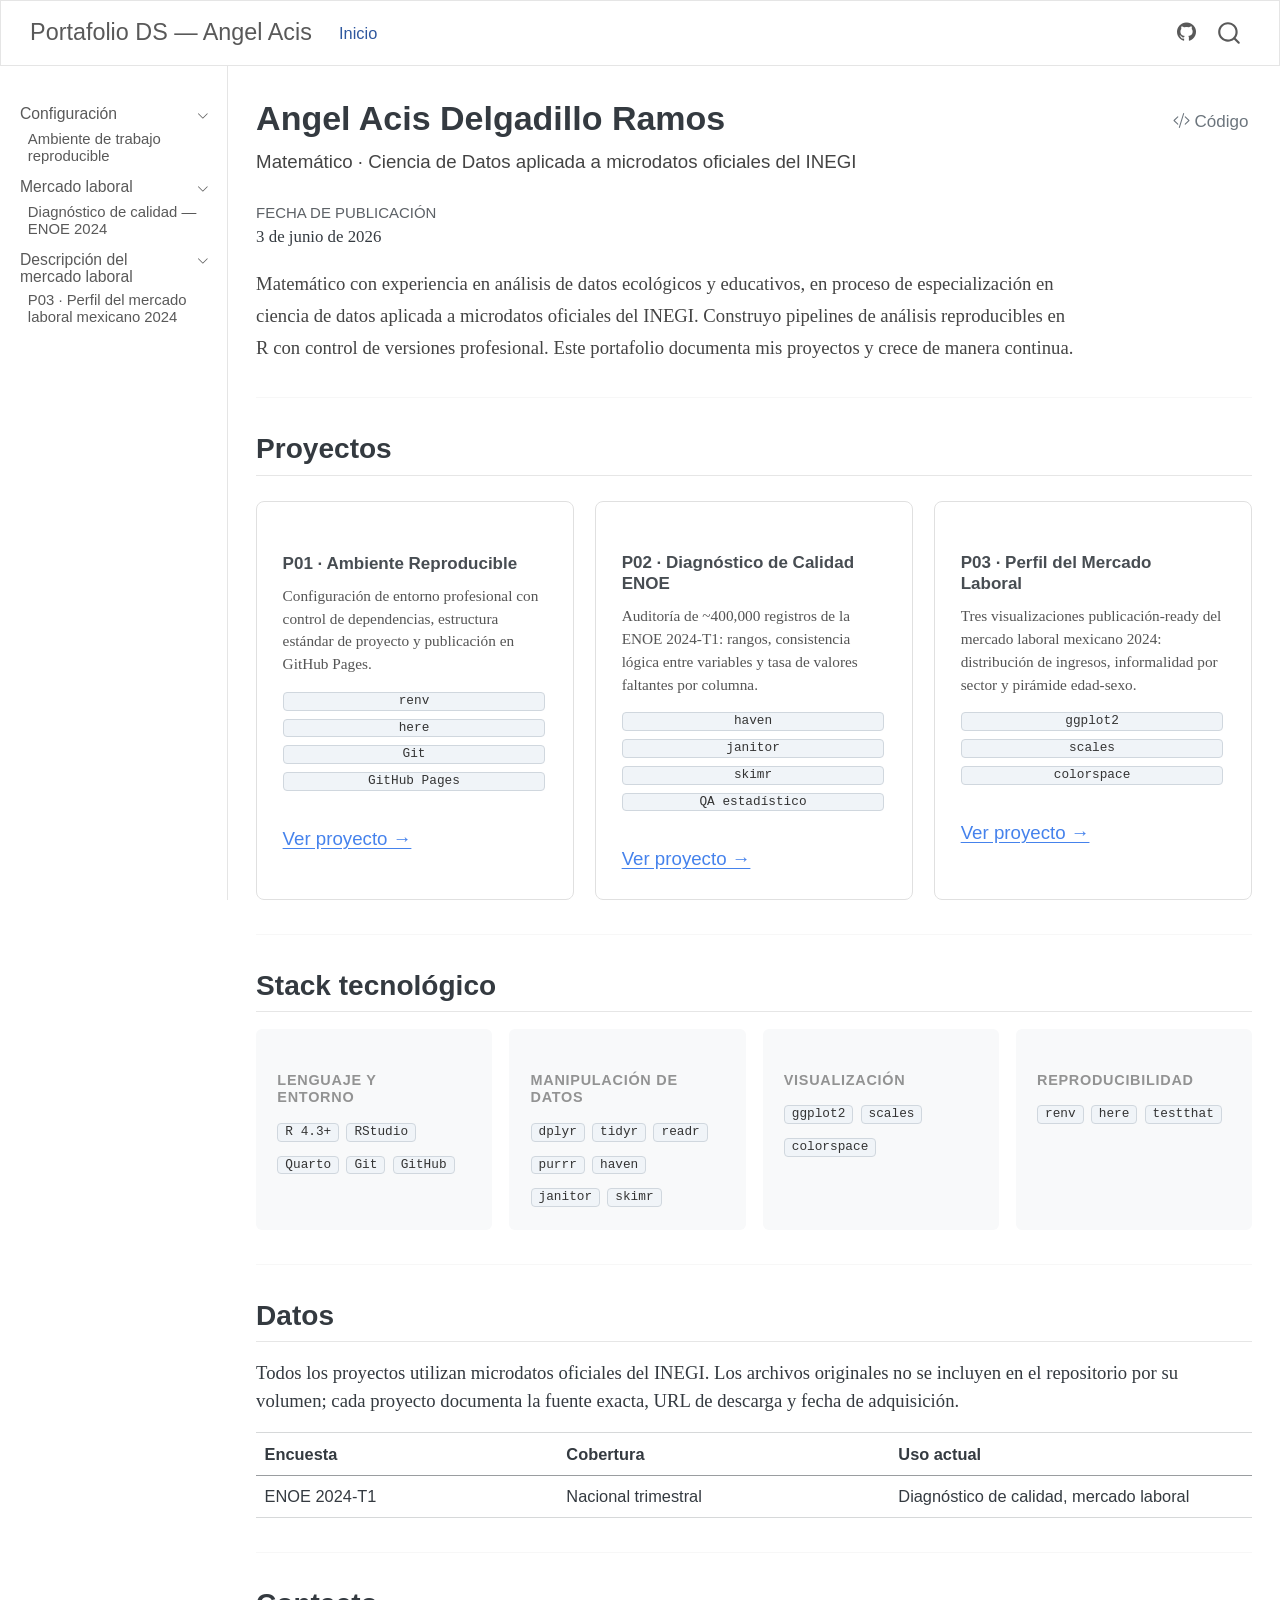
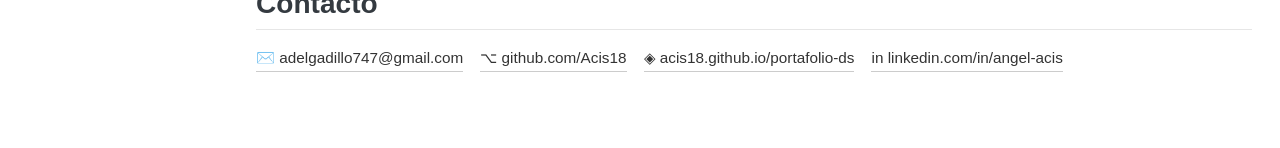
==== commit 68a4cca5: "Agrego la practica descriptiva del mercado laboral mexicano." ====
--- a/docs/index.html
+++ b/docs/index.html
@@ -78,7 +78,7 @@
 <link href="site_libs/quarto-html/quarto-syntax-highlighting-acf12a64177840b8d86f2d4f01b2e9fb.css" rel="stylesheet" id="quarto-text-highlighting-styles">
 <script src="site_libs/bootstrap/bootstrap.min.js"></script>
 <link href="site_libs/bootstrap/bootstrap-icons.css" rel="stylesheet">
-<link href="site_libs/bootstrap/bootstrap-be7b6a456953fa4434aa6dcee5711405.min.css" rel="stylesheet" append-hash="true" id="quarto-bootstrap" data-mode="light">
+<link href="site_libs/bootstrap/bootstrap-6d0d712633c9a365a676b13cf4f287f0.min.css" rel="stylesheet" append-hash="true" id="quarto-bootstrap" data-mode="light">
 <script id="quarto-search-options" type="application/json">{
   "location": "navbar",
   "copy-button": false,
@@ -195,6 +195,23 @@
 </li>
       </ul>
   </li>
+        <li class="sidebar-item sidebar-item-section">
+      <div class="sidebar-item-container"> 
+            <a class="sidebar-item-text sidebar-link text-start" data-bs-toggle="collapse" data-bs-target="#quarto-sidebar-section-3" role="navigation" aria-expanded="true">
+ <span class="menu-text">Descripción del mercado laboral</span></a>
+          <a class="sidebar-item-toggle text-start" data-bs-toggle="collapse" data-bs-target="#quarto-sidebar-section-3" role="navigation" aria-expanded="true" aria-label="Alternar sección">
+            <i class="bi bi-chevron-right ms-2"></i>
+          </a> 
+      </div>
+      <ul id="quarto-sidebar-section-3" class="collapse list-unstyled sidebar-section depth1 show">  
+          <li class="sidebar-item">
+  <div class="sidebar-item-container"> 
+  <a href="./practicas/P03_descriptiva/P03_Perfil_del_mercado_laboral_mexicano_2024.html" class="sidebar-item-text sidebar-link">
+ <span class="menu-text">P03 · Perfil del mercado laboral mexicano 2024</span></a>
+  </div>
+</li>
+      </ul>
+  </li>
     </ul>
     </div>
 </nav>
@@ -218,7 +235,7 @@
     <div>
     <div class="quarto-title-meta-heading">Fecha de publicación</div>
     <div class="quarto-title-meta-contents">
-      <p class="date">20 de mayo de 2026</p>
+      <p class="date">3 de junio de 2026</p>
     </div>
   </div>
   
@@ -320,7 +337,7 @@
     <span class="badge">ggplot2</span>
     <span class="badge">scales</span>
     <span class="badge">colorspace</span><br>
-    <a href="practicas/P03_descriptiva/P03_descriptiva_enoe.qmd">Ver proyecto →</a>
+    <a href="./practicas/P03_descriptiva/P03_Perfil_del_mercado_laboral_mexicano_2024.html">Ver proyecto →</a>
   </div>
 
 </div>
@@ -862,7 +879,7 @@
 <span id="cb1-6"><a href="#cb1-6" aria-hidden="true" tabindex="-1"></a><span class="co">  html:</span></span>
 <span id="cb1-7"><a href="#cb1-7" aria-hidden="true" tabindex="-1"></a><span class="co">    toc: false</span></span>
 <span id="cb1-8"><a href="#cb1-8" aria-hidden="true" tabindex="-1"></a><span class="co">    page-layout: full</span></span>
-<span id="cb1-9"><a href="#cb1-9" aria-hidden="true" tabindex="-1"></a><span class="co">    theme: cosmo</span></span>
+<span id="cb1-9"><a href="#cb1-9" aria-hidden="true" tabindex="-1"></a><span class="co">    theme: litera</span></span>
 <span id="cb1-10"><a href="#cb1-10" aria-hidden="true" tabindex="-1"></a><span class="co">---</span></span>
 <span id="cb1-11"><a href="#cb1-11" aria-hidden="true" tabindex="-1"></a></span>
 <span id="cb1-12"><a href="#cb1-12" aria-hidden="true" tabindex="-1"></a><span class="in">```{=html}</span></span>
@@ -964,7 +981,7 @@
 <span id="cb1-108"><a href="#cb1-108" aria-hidden="true" tabindex="-1"></a><span class="in">    &lt;span class="badge"&gt;ggplot2&lt;/span&gt;</span></span>
 <span id="cb1-109"><a href="#cb1-109" aria-hidden="true" tabindex="-1"></a><span class="in">    &lt;span class="badge"&gt;scales&lt;/span&gt;</span></span>
 <span id="cb1-110"><a href="#cb1-110" aria-hidden="true" tabindex="-1"></a><span class="in">    &lt;span class="badge"&gt;colorspace&lt;/span&gt;&lt;br&gt;</span></span>
-<span id="cb1-111"><a href="#cb1-111" aria-hidden="true" tabindex="-1"></a><span class="in">    &lt;a href="practicas/P03_descriptiva/P03_descriptiva_enoe.qmd"&gt;Ver proyecto →&lt;/a&gt;</span></span>
+<span id="cb1-111"><a href="#cb1-111" aria-hidden="true" tabindex="-1"></a><span class="in">    &lt;a href="practicas/P03_descriptiva/P03_Perfil_del_mercado_laboral_mexicano_2024.qmd"&gt;Ver proyecto →&lt;/a&gt;</span></span>
 <span id="cb1-112"><a href="#cb1-112" aria-hidden="true" tabindex="-1"></a><span class="in">  &lt;/div&gt;</span></span>
 <span id="cb1-113"><a href="#cb1-113" aria-hidden="true" tabindex="-1"></a></span>
 <span id="cb1-114"><a href="#cb1-114" aria-hidden="true" tabindex="-1"></a><span class="in">&lt;/div&gt;</span></span>
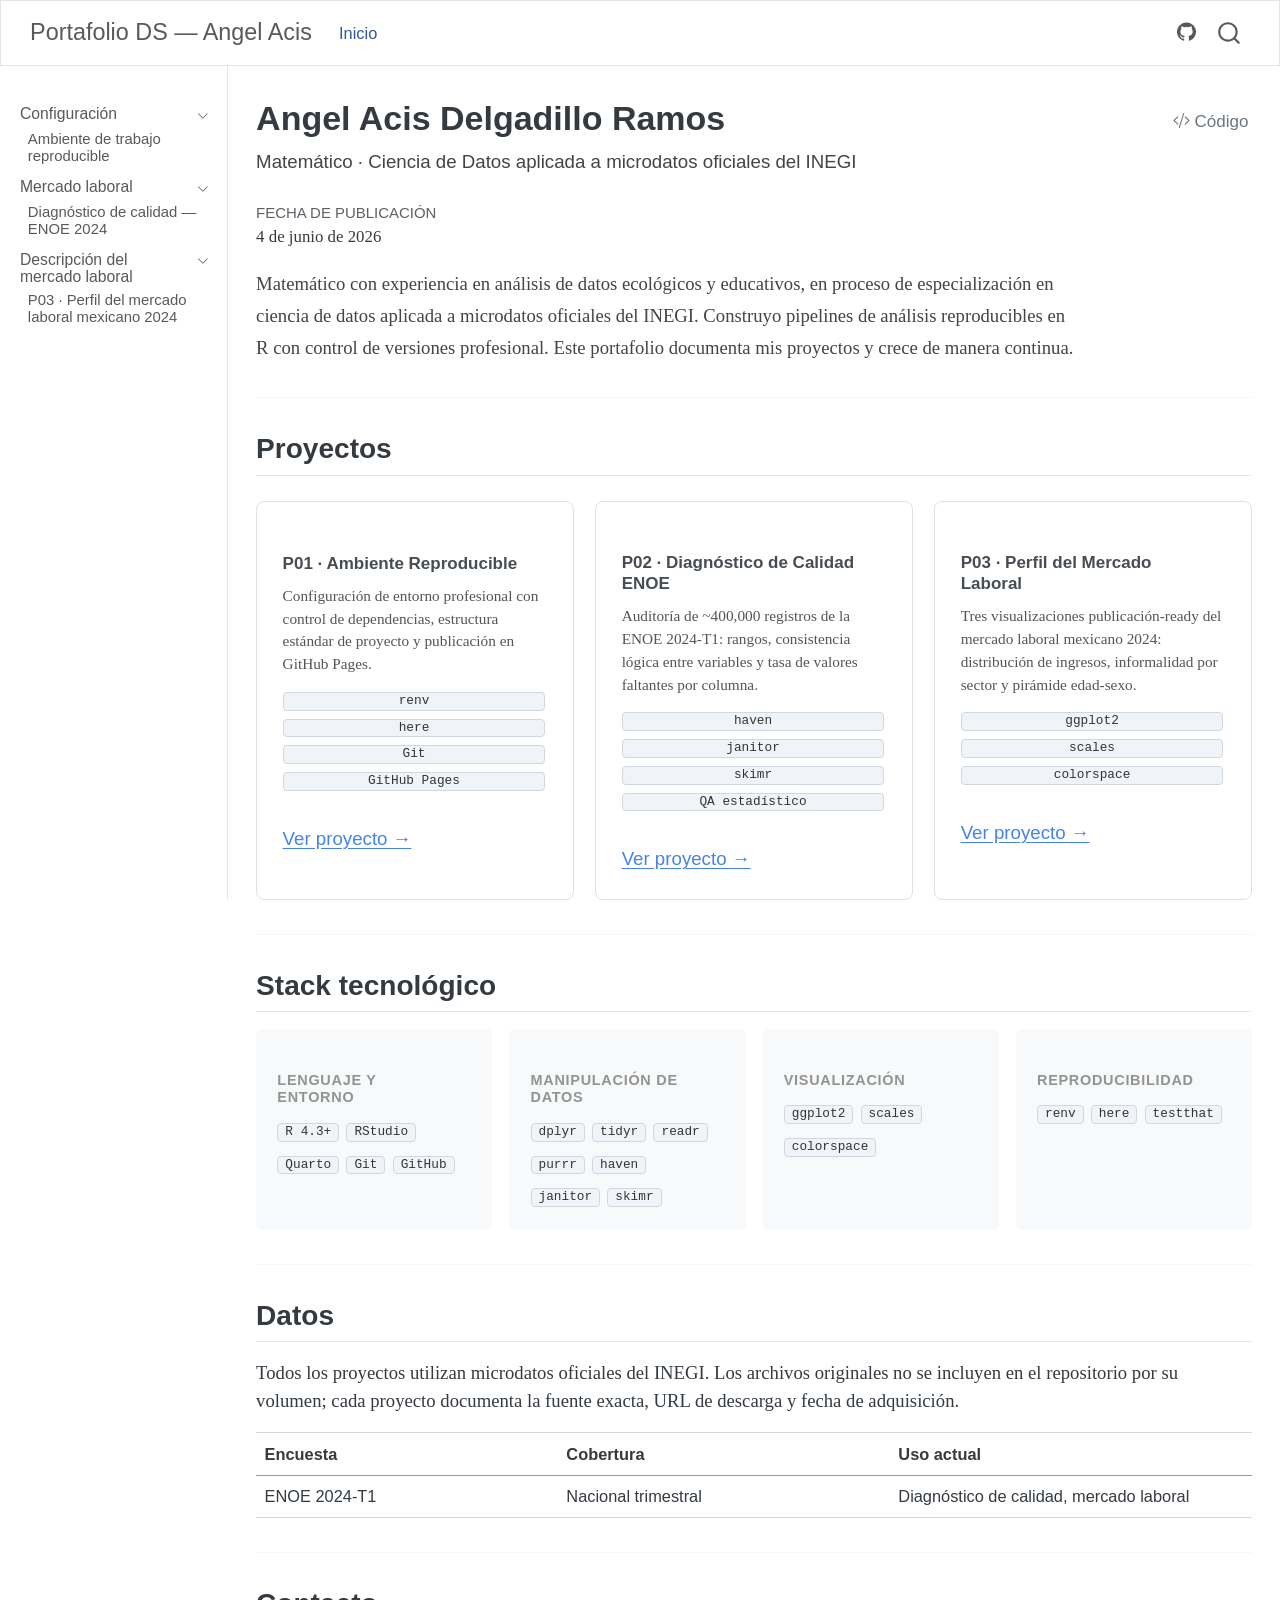
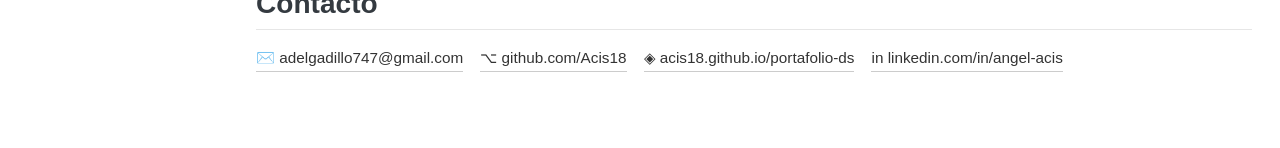
==== commit f11bffa9: "feat(P03): completar practica perfil mercado laboral ENOE 2024-T1" ====
--- a/docs/index.html
+++ b/docs/index.html
@@ -235,7 +235,7 @@
     <div>
     <div class="quarto-title-meta-heading">Fecha de publicación</div>
     <div class="quarto-title-meta-contents">
-      <p class="date">3 de junio de 2026</p>
+      <p class="date">4 de junio de 2026</p>
     </div>
   </div>
   
